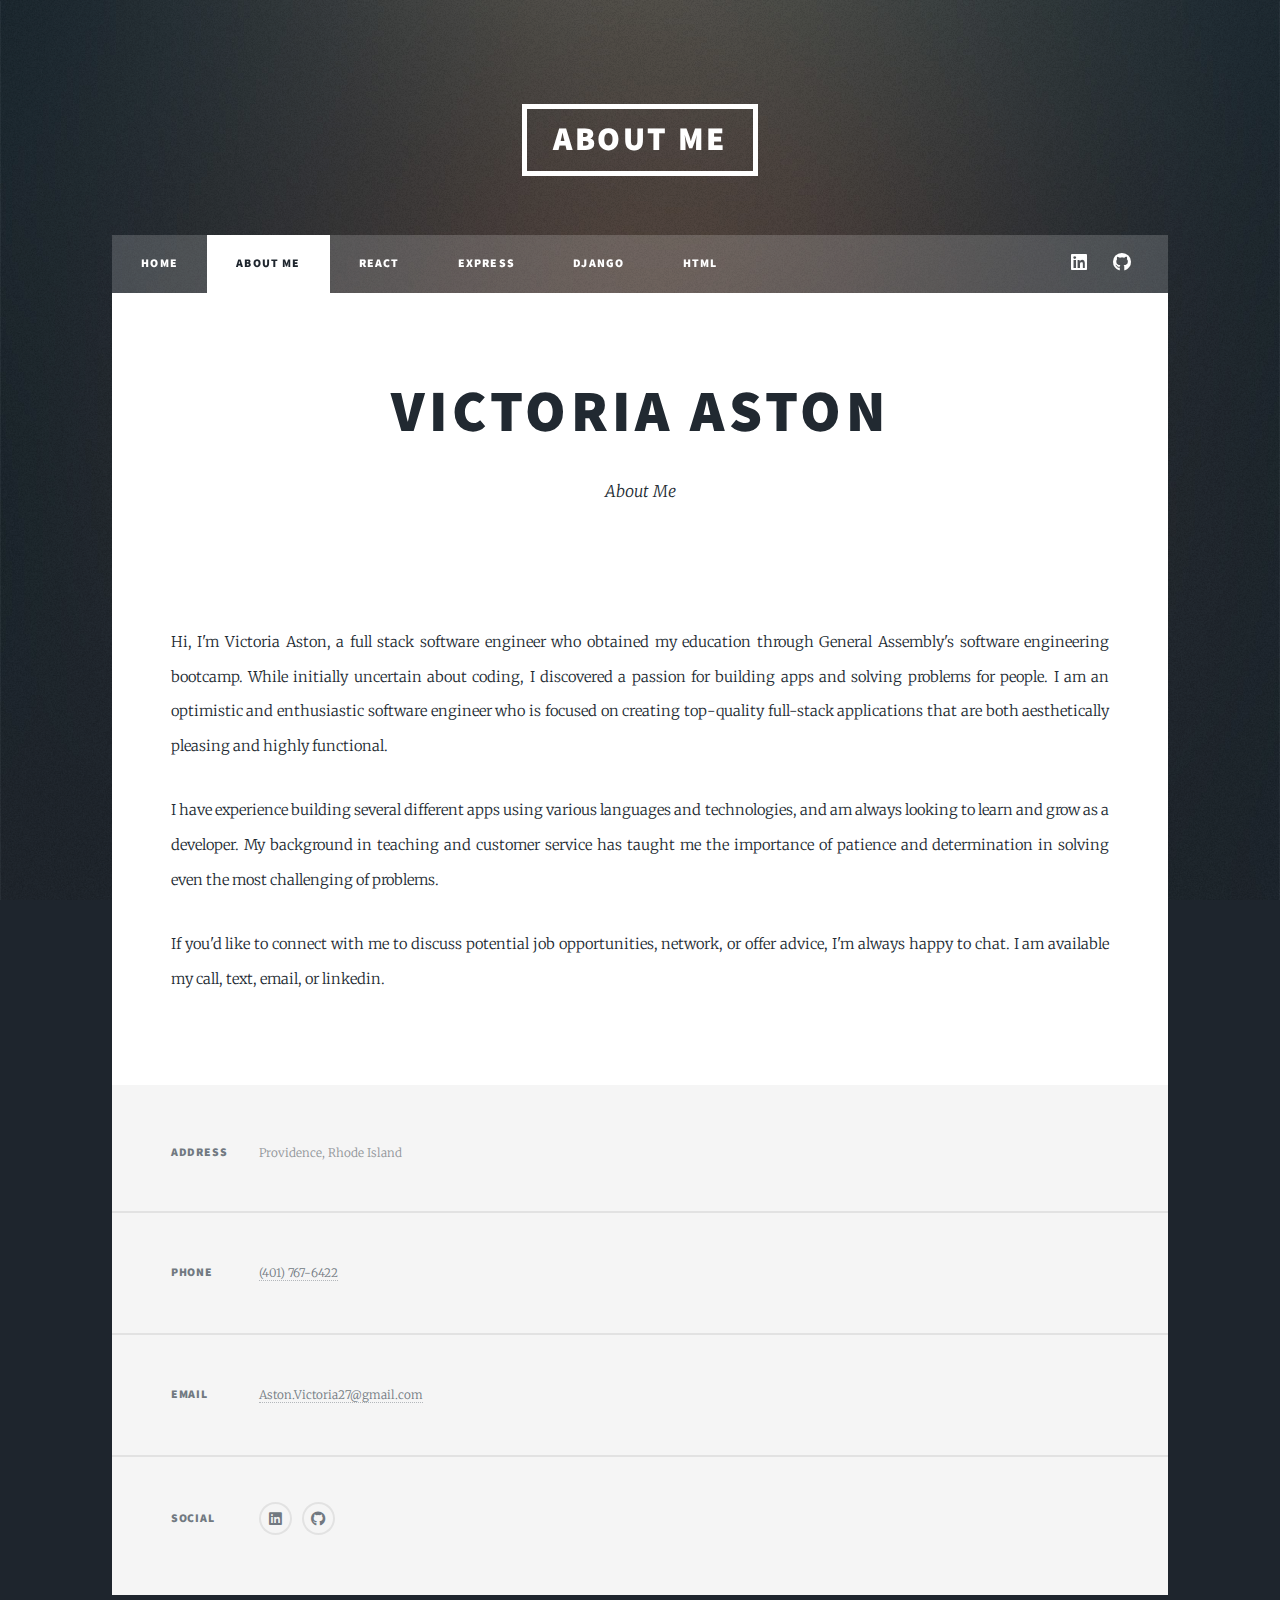
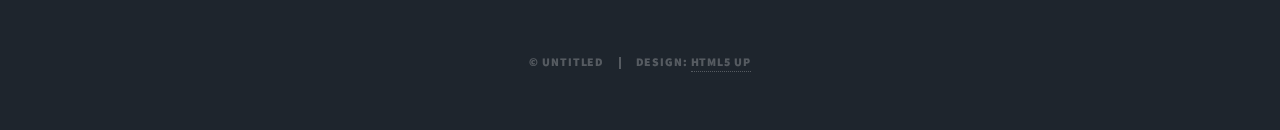
==== aboutme.html @ ca837652 "add aboutme.html" ====
<!DOCTYPE HTML>
<!--
	Massively by HTML5 UP
	html5up.net | @ajlkn
	Free for personal and commercial use under the CCA 3.0 license (html5up.net/license)
-->
<html>
	<head>
		<title>About Me</title>
		<meta charset="utf-8" />
		<meta name="viewport" content="width=device-width, initial-scale=1, user-scalable=no" />
		<link rel="stylesheet" href="assets/css/main.css" />
		<noscript><link rel="stylesheet" href="assets/css/noscript.css" /></noscript>
	</head>
	<body class="is-preload">

		<!-- Wrapper -->
			<div id="wrapper">

				<!-- Header -->
					<header id="header">
						<a href="#" class="logo">About Me</a>
					</header>

				<!-- Nav -->
					<nav id="nav">
						<ul class="links">
							<li><a href="index.html">Home</a></li>
							<li class="active"><a href="aboutme.html">About Me</a></li>
							<li><a href="generic.html">React</a></li>
							<li><a href="express.html">Express</a></li>
							<li><a href="django.html">Django</a></li>
							<li><a href="javascript.html">HTML</a></li>
						</ul>
						<ul class="icons">
							<li><a href="https://www.linkedin.com/in/victoriaaston1/" class="icon brands alt fa-linkedin"><span class="label">Linkedin</span></a></li>
							<li><a href="https://github.com/Victoriaaston" class="icon brands alt fa-github"><span class="label">GitHub</span></a></li>
						</ul>
					</nav>

				<!-- Main -->
					<div id="main">

						<!-- Post -->
							<section class="post">
								<header class="major">
									<h1>Victoria Aston</h1>
									<p>About Me</p>
								</header>
								<div class="image main" id="me"><img src="https://iili.io/HVEoru9.md.png" alt="" /></div>
								<p>Hi, I'm Victoria Aston, a full stack software engineer who obtained my education through General Assembly's software engineering bootcamp. While initially uncertain about coding, I discovered a passion for building apps and solving problems for people. I am an optimistic and enthusiastic software engineer who is focused on creating top-quality full-stack applications that are both aesthetically pleasing and highly functional.</p>
								<p>I have experience building several different apps using various languages and technologies, and am always looking to learn and grow as a developer. My background in teaching and customer service has taught me the importance of patience and determination in solving even the most challenging of problems.</p>
								<p>If you'd like to connect with me to discuss potential job opportunities, network, or offer advice, I'm always happy to chat. I am available my call, text, email, or linkedin.</p>
									
							</section>

					</div>

				<!-- Footer -->
					<footer id="footer">
						<section class="split contact">
							<section class="alt">
								<h3>Address</h3>
								<p>Providence, Rhode Island</p>
							</section>
							<section>
								<h3>Phone</h3>
								<p><a href="#">(401) 767-6422</a></p>
							</section>
							<section>
								<h3>Email</h3>
								<p><a href="#">Aston.Victoria27@gmail.com</a></p>
							</section>
							<section>
								<h3>Social</h3>
								<ul class="icons alt">
									<li><a href="https://www.linkedin.com/in/victoriaaston1/" class="icon brands alt fa-linkedin"><span class="label">Linkedin</span></a></li>
									<li><a href="https://github.com/Victoriaaston" class="icon brands alt fa-github"><span class="label">GitHub</span></a></li>
								</ul>
							</section>
						</section>
					</footer>

				<!-- Copyright -->
					<div id="copyright">
						<ul><li>&copy; Untitled</li><li>Design: <a href="https://html5up.net">HTML5 UP</a></li></ul>
					</div>

			</div>

		<!-- Scripts -->
			<script src="assets/js/jquery.min.js"></script>
			<script src="assets/js/jquery.scrollex.min.js"></script>
			<script src="assets/js/jquery.scrolly.min.js"></script>
			<script src="assets/js/browser.min.js"></script>
			<script src="assets/js/breakpoints.min.js"></script>
			<script src="assets/js/util.js"></script>
			<script src="assets/js/main.js"></script>

	</body>
</html>
---- assets/css/main.css ----
@import url(fontawesome-all.min.css);
@import url("https://fonts.googleapis.com/css?family=Merriweather:300,700,300italic,700italic|Source+Sans+Pro:900");

/*
	Massively by HTML5 UP
	html5up.net | @ajlkn
	Free for personal and commercial use under the CCA 3.0 license (html5up.net/license)
*/


html, body, div, span, applet, object,
iframe, h1, h2, h3, h4, h5, h6, p, blockquote,
pre, a, abbr, acronym, address, big, cite,
code, del, dfn, em, img, ins, kbd, q, s, samp,
small, strike, strong, sub, sup, tt, var, b,
u, i, center, dl, dt, dd, ol, ul, li, fieldset,
form, label, legend, table, caption, tbody,
tfoot, thead, tr, th, td, article, aside,
canvas, details, embed, figure, figcaption,
footer, header, hgroup, menu, nav, output, ruby,
section, summary, time, mark, audio, video {
	margin: 0;
	padding: 0;
	border: 0;
	font-size: 100%;
	font: inherit;
	vertical-align: baseline;}

article, aside, details, figcaption, figure,
footer, header, hgroup, menu, nav, section {
	display: block;}

body {
	line-height: 1;
}

ol, ul {
	list-style: none;
}

blockquote, q {
	quotes: none;
}

	blockquote:before, blockquote:after, q:before, q:after {
		content: '';
		content: none;
	}

table {
	border-collapse: collapse;
	border-spacing: 0;
}

body {
	-webkit-text-size-adjust: none;
}

mark {
	background-color: transparent;
	color: inherit;
}

input::-moz-focus-inner {
	border: 0;
	padding: 0;
}

input, select, textarea {
	-moz-appearance: none;
	-webkit-appearance: none;
	-ms-appearance: none;
	appearance: none;
}

#me {
	margin-left: auto;
	margin-right: auto;
	width: 45%;
}
/* Basic */

	@-ms-viewport {
		width: device-width;
	}

	body {
		-ms-overflow-style: scrollbar;
	}

	@media screen and (max-width: 480px) {

		html, body {
			min-width: 320px;
		}

	}

	html {
		box-sizing: border-box;
	}

	*, *:before, *:after {
		box-sizing: inherit;
	}

	body {
		background-color: #1e252d;
	}

		body.is-preload *, body.is-preload *:before, body.is-preload *:after {
			-moz-animation: none !important;
			-webkit-animation: none !important;
			-ms-animation: none !important;
			animation: none !important;
			-moz-transition: none !important;
			-webkit-transition: none !important;
			-ms-transition: none !important;
			transition: none !important;
		}

/* Type */

	html {
		font-size: 16pt;
	}

		@media screen and (max-width: 1680px) {

			html {
				font-size: 12pt;
			}

		}

		@media screen and (max-width: 1280px) {

			html {
				font-size: 11pt;
			}

		}

		@media screen and (max-width: 360px) {

			html {
				font-size: 10pt;
			}

		}

	body {
		color: #212931;
	}

	body, input, select, textarea {
		font-family: "Merriweather", Georgia, serif;
		font-weight: 300;
		font-size: 1rem;
		line-height: 2.375;
	}

	a {
		-moz-transition: color 0.2s ease-in-out, background-color 0.2s ease-in-out, border-color 0.2s ease-in-out, box-shadow 0.2s ease-in-out;
		-webkit-transition: color 0.2s ease-in-out, background-color 0.2s ease-in-out, border-color 0.2s ease-in-out, box-shadow 0.2s ease-in-out;
		-ms-transition: color 0.2s ease-in-out, background-color 0.2s ease-in-out, border-color 0.2s ease-in-out, box-shadow 0.2s ease-in-out;
		transition: color 0.2s ease-in-out, background-color 0.2s ease-in-out, border-color 0.2s ease-in-out, box-shadow 0.2s ease-in-out;
		border-bottom: dotted 1px;
		text-decoration: none;
	}

		a:hover {
			border-bottom-color: transparent;
		}

	strong, b {
		font-weight: 600;
	}

	em, i {
		font-style: italic;
	}

	p {
		text-align: justify;
		margin: 0 0 2rem 0;
	}

	h1, h2, h3, h4, h5, h6 {
		font-family: "Source Sans Pro", Helvetica, sans-serif;
		font-weight: 900;
		line-height: 1.5;
		letter-spacing: 0.075em;
		text-transform: uppercase;
		margin: 0 0 1rem 0;
	}

		h1 a, h2 a, h3 a, h4 a, h5 a, h6 a {
			border-bottom: 0;
			color: inherit;
			text-decoration: none;
		}

	h1 {
		font-size: 4rem;
		line-height: 1.1;
		margin: 0 0 2rem 0;
	}

	h2 {
		font-size: 1.75rem;
		line-height: 1.3;
		margin: 0 0 1.5rem 0;
	}

	h3 {
		font-size: 1.25rem;
		margin: 0 0 1.5rem 0;
	}

	h4 {
		font-size: 1rem;
	}

	h5 {
		font-size: 0.9rem;
	}

	h6 {
		font-size: 0.8rem;
	}

	sub {
		font-size: 0.8rem;
		position: relative;
		top: 0.5rem;
	}

	sup {
		font-size: 0.8rem;
		position: relative;
		top: -0.5rem;
	}

	blockquote {
		border-left: solid 4px;
		font-style: italic;
		margin: 0 0 2rem 0;
		padding: 0.5rem 0 0.5rem 2rem;
	}

	code {
		border: solid 2px;
		font-family: "Courier New", monospace;
		font-size: 0.9rem;
		margin: 0 0.25rem;
		padding: 0.25rem 0.65rem;
	}

	pre {
		-webkit-overflow-scrolling: touch;
		font-family: "Courier New", monospace;
		font-size: 0.9rem;
		margin: 0 0 2rem 0;
	}

		pre code {
			display: block;
			line-height: 1.75;
			padding: 1rem 1.5rem;
			overflow-x: auto;
		}

	hr {
		border: 0;
		border-bottom: solid 2px;
		margin: 3rem 0;
	}

		hr.major {
			margin: 5rem 0;
		}

	.align-left {
		text-align: left;
	}

	.align-center {
		text-align: center;
	}

	.align-right {
		text-align: right;
	}

	input, select, textarea {
		color: #212931;
	}

	a {
		color: #212931;
		border-bottom-color: rgba(33, 41, 49, 0.5);
	}

		a:hover {
			border-bottom-color: transparent;
			color: #18bfef !important;
		}

	strong, b {
		color: #212931;
	}

	h1, h2, h3, h4, h5, h6 {
		color: #212931;
	}

	blockquote {
		border-left-color: #eeeeee;
	}

	code {
		background: rgba(220, 220, 220, 0.25);
		border-color: #eeeeee;
	}

	hr {
		border-bottom-color: #eeeeee;
	}

/* Row */

	.row {
		display: flex;
		flex-wrap: wrap;
		box-sizing: border-box;
		align-items: stretch;
	}

		.row > * {
			box-sizing: border-box;
		}

		.row.gtr-uniform > * > :last-child {
			margin-bottom: 0;
		}

		.row.aln-left {
			justify-content: flex-start;
		}

		.row.aln-center {
			justify-content: center;
		}

		.row.aln-right {
			justify-content: flex-end;
		}

		.row.aln-top {
			align-items: flex-start;
		}

		.row.aln-middle {
			align-items: center;
		}

		.row.aln-bottom {
			align-items: flex-end;
		}

		.row > .imp {
			order: -1;
		}

		.row > .col-1 {
			width: 8.33333%;
		}

		.row > .off-1 {
			margin-left: 8.33333%;
		}

		.row > .col-2 {
			width: 16.66667%;
		}

		.row > .off-2 {
			margin-left: 16.66667%;
		}

		.row > .col-3 {
			width: 25%;
		}

		.row > .off-3 {
			margin-left: 25%;
		}

		.row > .col-4 {
			width: 33.33333%;
		}

		.row > .off-4 {
			margin-left: 33.33333%;
		}

		.row > .col-5 {
			width: 41.66667%;
		}

		.row > .off-5 {
			margin-left: 41.66667%;
		}

		.row > .col-6 {
			width: 50%;
		}

		.row > .off-6 {
			margin-left: 50%;
		}

		.row > .col-7 {
			width: 58.33333%;
		}

		.row > .off-7 {
			margin-left: 58.33333%;
		}

		.row > .col-8 {
			width: 66.66667%;
		}

		.row > .off-8 {
			margin-left: 66.66667%;
		}

		.row > .col-9 {
			width: 75%;
		}

		.row > .off-9 {
			margin-left: 75%;
		}

		.row > .col-10 {
			width: 83.33333%;
		}

		.row > .off-10 {
			margin-left: 83.33333%;
		}

		.row > .col-11 {
			width: 91.66667%;
		}

		.row > .off-11 {
			margin-left: 91.66667%;
		}

		.row > .col-12 {
			width: 100%;
		}

		.row > .off-12 {
			margin-left: 100%;
		}

		.row.gtr-0 {
			margin-top: 0;
			margin-left: 0rem;
		}

			.row.gtr-0 > * {
				padding: 0 0 0 0rem;
			}

			.row.gtr-0.gtr-uniform {
				margin-top: 0rem;
			}

				.row.gtr-0.gtr-uniform > * {
					padding-top: 0rem;
				}

		.row.gtr-25 {
			margin-top: 0;
			margin-left: -0.375rem;
		}

			.row.gtr-25 > * {
				padding: 0 0 0 0.375rem;
			}

			.row.gtr-25.gtr-uniform {
				margin-top: -0.375rem;
			}

				.row.gtr-25.gtr-uniform > * {
					padding-top: 0.375rem;
				}

		.row.gtr-50 {
			margin-top: 0;
			margin-left: -0.75rem;
		}

			.row.gtr-50 > * {
				padding: 0 0 0 0.75rem;
			}

			.row.gtr-50.gtr-uniform {
				margin-top: -0.75rem;
			}

				.row.gtr-50.gtr-uniform > * {
					padding-top: 0.75rem;
				}

		.row {
			margin-top: 0;
			margin-left: -1.5rem;
		}

			.row > * {
				padding: 0 0 0 1.5rem;
			}

			.row.gtr-uniform {
				margin-top: -1.5rem;
			}

				.row.gtr-uniform > * {
					padding-top: 1.5rem;
				}

		.row.gtr-150 {
			margin-top: 0;
			margin-left: -2.25rem;
		}

			.row.gtr-150 > * {
				padding: 0 0 0 2.25rem;
			}

			.row.gtr-150.gtr-uniform {
				margin-top: -2.25rem;
			}

				.row.gtr-150.gtr-uniform > * {
					padding-top: 2.25rem;
				}

		.row.gtr-200 {
			margin-top: 0;
			margin-left: -3rem;
		}

			.row.gtr-200 > * {
				padding: 0 0 0 3rem;
			}

			.row.gtr-200.gtr-uniform {
				margin-top: -3rem;
			}

				.row.gtr-200.gtr-uniform > * {
					padding-top: 3rem;
				}

		@media screen and (max-width: 1680px) {

			.row {
				display: flex;
				flex-wrap: wrap;
				box-sizing: border-box;
				align-items: stretch;
			}

				.row > * {
					box-sizing: border-box;
				}

				.row.gtr-uniform > * > :last-child {
					margin-bottom: 0;
				}

				.row.aln-left {
					justify-content: flex-start;
				}

				.row.aln-center {
					justify-content: center;
				}

				.row.aln-right {
					justify-content: flex-end;
				}

				.row.aln-top {
					align-items: flex-start;
				}

				.row.aln-middle {
					align-items: center;
				}

				.row.aln-bottom {
					align-items: flex-end;
				}

				.row > .imp-xlarge {
					order: -1;
				}

				.row > .col-1-xlarge {
					width: 8.33333%;
				}

				.row > .off-1-xlarge {
					margin-left: 8.33333%;
				}

				.row > .col-2-xlarge {
					width: 16.66667%;
				}

				.row > .off-2-xlarge {
					margin-left: 16.66667%;
				}

				.row > .col-3-xlarge {
					width: 25%;
				}

				.row > .off-3-xlarge {
					margin-left: 25%;
				}

				.row > .col-4-xlarge {
					width: 33.33333%;
				}

				.row > .off-4-xlarge {
					margin-left: 33.33333%;
				}

				.row > .col-5-xlarge {
					width: 41.66667%;
				}

				.row > .off-5-xlarge {
					margin-left: 41.66667%;
				}

				.row > .col-6-xlarge {
					width: 50%;
				}

				.row > .off-6-xlarge {
					margin-left: 50%;
				}

				.row > .col-7-xlarge {
					width: 58.33333%;
				}

				.row > .off-7-xlarge {
					margin-left: 58.33333%;
				}

				.row > .col-8-xlarge {
					width: 66.66667%;
				}

				.row > .off-8-xlarge {
					margin-left: 66.66667%;
				}

				.row > .col-9-xlarge {
					width: 75%;
				}

				.row > .off-9-xlarge {
					margin-left: 75%;
				}

				.row > .col-10-xlarge {
					width: 83.33333%;
				}

				.row > .off-10-xlarge {
					margin-left: 83.33333%;
				}

				.row > .col-11-xlarge {
					width: 91.66667%;
				}

				.row > .off-11-xlarge {
					margin-left: 91.66667%;
				}

				.row > .col-12-xlarge {
					width: 100%;
				}

				.row > .off-12-xlarge {
					margin-left: 100%;
				}

				.row.gtr-0 {
					margin-top: 0;
					margin-left: 0rem;
				}

					.row.gtr-0 > * {
						padding: 0 0 0 0rem;
					}

					.row.gtr-0.gtr-uniform {
						margin-top: 0rem;
					}

						.row.gtr-0.gtr-uniform > * {
							padding-top: 0rem;
						}

				.row.gtr-25 {
					margin-top: 0;
					margin-left: -0.375rem;
				}

					.row.gtr-25 > * {
						padding: 0 0 0 0.375rem;
					}

					.row.gtr-25.gtr-uniform {
						margin-top: -0.375rem;
					}

						.row.gtr-25.gtr-uniform > * {
							padding-top: 0.375rem;
						}

				.row.gtr-50 {
					margin-top: 0;
					margin-left: -0.75rem;
				}

					.row.gtr-50 > * {
						padding: 0 0 0 0.75rem;
					}

					.row.gtr-50.gtr-uniform {
						margin-top: -0.75rem;
					}

						.row.gtr-50.gtr-uniform > * {
							padding-top: 0.75rem;
						}

				.row {
					margin-top: 0;
					margin-left: -1.5rem;
				}

					.row > * {
						padding: 0 0 0 1.5rem;
					}

					.row.gtr-uniform {
						margin-top: -1.5rem;
					}

						.row.gtr-uniform > * {
							padding-top: 1.5rem;
						}

				.row.gtr-150 {
					margin-top: 0;
					margin-left: -2.25rem;
				}

					.row.gtr-150 > * {
						padding: 0 0 0 2.25rem;
					}

					.row.gtr-150.gtr-uniform {
						margin-top: -2.25rem;
					}

						.row.gtr-150.gtr-uniform > * {
							padding-top: 2.25rem;
						}

				.row.gtr-200 {
					margin-top: 0;
					margin-left: -3rem;
				}

					.row.gtr-200 > * {
						padding: 0 0 0 3rem;
					}

					.row.gtr-200.gtr-uniform {
						margin-top: -3rem;
					}

						.row.gtr-200.gtr-uniform > * {
							padding-top: 3rem;
						}

		}

		@media screen and (max-width: 1280px) {

			.row {
				display: flex;
				flex-wrap: wrap;
				box-sizing: border-box;
				align-items: stretch;
			}

				.row > * {
					box-sizing: border-box;
				}

				.row.gtr-uniform > * > :last-child {
					margin-bottom: 0;
				}

				.row.aln-left {
					justify-content: flex-start;
				}

				.row.aln-center {
					justify-content: center;
				}

				.row.aln-right {
					justify-content: flex-end;
				}

				.row.aln-top {
					align-items: flex-start;
				}

				.row.aln-middle {
					align-items: center;
				}

				.row.aln-bottom {
					align-items: flex-end;
				}

				.row > .imp-large {
					order: -1;
				}

				.row > .col-1-large {
					width: 8.33333%;
				}

				.row > .off-1-large {
					margin-left: 8.33333%;
				}

				.row > .col-2-large {
					width: 16.66667%;
				}

				.row > .off-2-large {
					margin-left: 16.66667%;
				}

				.row > .col-3-large {
					width: 25%;
				}

				.row > .off-3-large {
					margin-left: 25%;
				}

				.row > .col-4-large {
					width: 33.33333%;
				}

				.row > .off-4-large {
					margin-left: 33.33333%;
				}

				.row > .col-5-large {
					width: 41.66667%;
				}

				.row > .off-5-large {
					margin-left: 41.66667%;
				}

				.row > .col-6-large {
					width: 50%;
				}

				.row > .off-6-large {
					margin-left: 50%;
				}

				.row > .col-7-large {
					width: 58.33333%;
				}

				.row > .off-7-large {
					margin-left: 58.33333%;
				}

				.row > .col-8-large {
					width: 66.66667%;
				}

				.row > .off-8-large {
					margin-left: 66.66667%;
				}

				.row > .col-9-large {
					width: 75%;
				}

				.row > .off-9-large {
					margin-left: 75%;
				}

				.row > .col-10-large {
					width: 83.33333%;
				}

				.row > .off-10-large {
					margin-left: 83.33333%;
				}

				.row > .col-11-large {
					width: 91.66667%;
				}

				.row > .off-11-large {
					margin-left: 91.66667%;
				}

				.row > .col-12-large {
					width: 100%;
				}

				.row > .off-12-large {
					margin-left: 100%;
				}

				.row.gtr-0 {
					margin-top: 0;
					margin-left: 0rem;
				}

					.row.gtr-0 > * {
						padding: 0 0 0 0rem;
					}

					.row.gtr-0.gtr-uniform {
						margin-top: 0rem;
					}

						.row.gtr-0.gtr-uniform > * {
							padding-top: 0rem;
						}

				.row.gtr-25 {
					margin-top: 0;
					margin-left: -0.375rem;
				}

					.row.gtr-25 > * {
						padding: 0 0 0 0.375rem;
					}

					.row.gtr-25.gtr-uniform {
						margin-top: -0.375rem;
					}

						.row.gtr-25.gtr-uniform > * {
							padding-top: 0.375rem;
						}

				.row.gtr-50 {
					margin-top: 0;
					margin-left: -0.75rem;
				}

					.row.gtr-50 > * {
						padding: 0 0 0 0.75rem;
					}

					.row.gtr-50.gtr-uniform {
						margin-top: -0.75rem;
					}

						.row.gtr-50.gtr-uniform > * {
							padding-top: 0.75rem;
						}

				.row {
					margin-top: 0;
					margin-left: -1.5rem;
				}

					.row > * {
						padding: 0 0 0 1.5rem;
					}

					.row.gtr-uniform {
						margin-top: -1.5rem;
					}

						.row.gtr-uniform > * {
							padding-top: 1.5rem;
						}

				.row.gtr-150 {
					margin-top: 0;
					margin-left: -2.25rem;
				}

					.row.gtr-150 > * {
						padding: 0 0 0 2.25rem;
					}

					.row.gtr-150.gtr-uniform {
						margin-top: -2.25rem;
					}

						.row.gtr-150.gtr-uniform > * {
							padding-top: 2.25rem;
						}

				.row.gtr-200 {
					margin-top: 0;
					margin-left: -3rem;
				}

					.row.gtr-200 > * {
						padding: 0 0 0 3rem;
					}

					.row.gtr-200.gtr-uniform {
						margin-top: -3rem;
					}

						.row.gtr-200.gtr-uniform > * {
							padding-top: 3rem;
						}

		}

		@media screen and (max-width: 980px) {

			.row {
				display: flex;
				flex-wrap: wrap;
				box-sizing: border-box;
				align-items: stretch;
			}

				.row > * {
					box-sizing: border-box;
				}

				.row.gtr-uniform > * > :last-child {
					margin-bottom: 0;
				}

				.row.aln-left {
					justify-content: flex-start;
				}

				.row.aln-center {
					justify-content: center;
				}

				.row.aln-right {
					justify-content: flex-end;
				}

				.row.aln-top {
					align-items: flex-start;
				}

				.row.aln-middle {
					align-items: center;
				}

				.row.aln-bottom {
					align-items: flex-end;
				}

				.row > .imp-medium {
					order: -1;
				}

				.row > .col-1-medium {
					width: 8.33333%;
				}

				.row > .off-1-medium {
					margin-left: 8.33333%;
				}

				.row > .col-2-medium {
					width: 16.66667%;
				}

				.row > .off-2-medium {
					margin-left: 16.66667%;
				}

				.row > .col-3-medium {
					width: 25%;
				}

				.row > .off-3-medium {
					margin-left: 25%;
				}

				.row > .col-4-medium {
					width: 33.33333%;
				}

				.row > .off-4-medium {
					margin-left: 33.33333%;
				}

				.row > .col-5-medium {
					width: 41.66667%;
				}

				.row > .off-5-medium {
					margin-left: 41.66667%;
				}

				.row > .col-6-medium {
					width: 50%;
				}

				.row > .off-6-medium {
					margin-left: 50%;
				}

				.row > .col-7-medium {
					width: 58.33333%;
				}

				.row > .off-7-medium {
					margin-left: 58.33333%;
				}

				.row > .col-8-medium {
					width: 66.66667%;
				}

				.row > .off-8-medium {
					margin-left: 66.66667%;
				}

				.row > .col-9-medium {
					width: 75%;
				}

				.row > .off-9-medium {
					margin-left: 75%;
				}

				.row > .col-10-medium {
					width: 83.33333%;
				}

				.row > .off-10-medium {
					margin-left: 83.33333%;
				}

				.row > .col-11-medium {
					width: 91.66667%;
				}

				.row > .off-11-medium {
					margin-left: 91.66667%;
				}

				.row > .col-12-medium {
					width: 100%;
				}

				.row > .off-12-medium {
					margin-left: 100%;
				}

				.row.gtr-0 {
					margin-top: 0;
					margin-left: 0rem;
				}

					.row.gtr-0 > * {
						padding: 0 0 0 0rem;
					}

					.row.gtr-0.gtr-uniform {
						margin-top: 0rem;
					}

						.row.gtr-0.gtr-uniform > * {
							padding-top: 0rem;
						}

				.row.gtr-25 {
					margin-top: 0;
					margin-left: -0.375rem;
				}

					.row.gtr-25 > * {
						padding: 0 0 0 0.375rem;
					}

					.row.gtr-25.gtr-uniform {
						margin-top: -0.375rem;
					}

						.row.gtr-25.gtr-uniform > * {
							padding-top: 0.375rem;
						}

				.row.gtr-50 {
					margin-top: 0;
					margin-left: -0.75rem;
				}

					.row.gtr-50 > * {
						padding: 0 0 0 0.75rem;
					}

					.row.gtr-50.gtr-uniform {
						margin-top: -0.75rem;
					}

						.row.gtr-50.gtr-uniform > * {
							padding-top: 0.75rem;
						}

				.row {
					margin-top: 0;
					margin-left: -1.5rem;
				}

					.row > * {
						padding: 0 0 0 1.5rem;
					}

					.row.gtr-uniform {
						margin-top: -1.5rem;
					}

						.row.gtr-uniform > * {
							padding-top: 1.5rem;
						}

				.row.gtr-150 {
					margin-top: 0;
					margin-left: -2.25rem;
				}

					.row.gtr-150 > * {
						padding: 0 0 0 2.25rem;
					}

					.row.gtr-150.gtr-uniform {
						margin-top: -2.25rem;
					}

						.row.gtr-150.gtr-uniform > * {
							padding-top: 2.25rem;
						}

				.row.gtr-200 {
					margin-top: 0;
					margin-left: -3rem;
				}

					.row.gtr-200 > * {
						padding: 0 0 0 3rem;
					}

					.row.gtr-200.gtr-uniform {
						margin-top: -3rem;
					}

						.row.gtr-200.gtr-uniform > * {
							padding-top: 3rem;
						}

		}

		@media screen and (max-width: 736px) {

			.row {
				display: flex;
				flex-wrap: wrap;
				box-sizing: border-box;
				align-items: stretch;
			}

				.row > * {
					box-sizing: border-box;
				}

				.row.gtr-uniform > * > :last-child {
					margin-bottom: 0;
				}

				.row.aln-left {
					justify-content: flex-start;
				}

				.row.aln-center {
					justify-content: center;
				}

				.row.aln-right {
					justify-content: flex-end;
				}

				.row.aln-top {
					align-items: flex-start;
				}

				.row.aln-middle {
					align-items: center;
				}

				.row.aln-bottom {
					align-items: flex-end;
				}

				.row > .imp-small {
					order: -1;
				}

				.row > .col-1-small {
					width: 8.33333%;
				}

				.row > .off-1-small {
					margin-left: 8.33333%;
				}

				.row > .col-2-small {
					width: 16.66667%;
				}

				.row > .off-2-small {
					margin-left: 16.66667%;
				}

				.row > .col-3-small {
					width: 25%;
				}

				.row > .off-3-small {
					margin-left: 25%;
				}

				.row > .col-4-small {
					width: 33.33333%;
				}

				.row > .off-4-small {
					margin-left: 33.33333%;
				}

				.row > .col-5-small {
					width: 41.66667%;
				}

				.row > .off-5-small {
					margin-left: 41.66667%;
				}

				.row > .col-6-small {
					width: 50%;
				}

				.row > .off-6-small {
					margin-left: 50%;
				}

				.row > .col-7-small {
					width: 58.33333%;
				}

				.row > .off-7-small {
					margin-left: 58.33333%;
				}

				.row > .col-8-small {
					width: 66.66667%;
				}

				.row > .off-8-small {
					margin-left: 66.66667%;
				}

				.row > .col-9-small {
					width: 75%;
				}

				.row > .off-9-small {
					margin-left: 75%;
				}

				.row > .col-10-small {
					width: 83.33333%;
				}

				.row > .off-10-small {
					margin-left: 83.33333%;
				}

				.row > .col-11-small {
					width: 91.66667%;
				}

				.row > .off-11-small {
					margin-left: 91.66667%;
				}

				.row > .col-12-small {
					width: 100%;
				}

				.row > .off-12-small {
					margin-left: 100%;
				}

				.row.gtr-0 {
					margin-top: 0;
					margin-left: 0rem;
				}

					.row.gtr-0 > * {
						padding: 0 0 0 0rem;
					}

					.row.gtr-0.gtr-uniform {
						margin-top: 0rem;
					}

						.row.gtr-0.gtr-uniform > * {
							padding-top: 0rem;
						}

				.row.gtr-25 {
					margin-top: 0;
					margin-left: -0.375rem;
				}

					.row.gtr-25 > * {
						padding: 0 0 0 0.375rem;
					}

					.row.gtr-25.gtr-uniform {
						margin-top: -0.375rem;
					}

						.row.gtr-25.gtr-uniform > * {
							padding-top: 0.375rem;
						}

				.row.gtr-50 {
					margin-top: 0;
					margin-left: -0.75rem;
				}

					.row.gtr-50 > * {
						padding: 0 0 0 0.75rem;
					}

					.row.gtr-50.gtr-uniform {
						margin-top: -0.75rem;
					}

						.row.gtr-50.gtr-uniform > * {
							padding-top: 0.75rem;
						}

				.row {
					margin-top: 0;
					margin-left: -1.5rem;
				}

					.row > * {
						padding: 0 0 0 1.5rem;
					}

					.row.gtr-uniform {
						margin-top: -1.5rem;
					}

						.row.gtr-uniform > * {
							padding-top: 1.5rem;
						}

				.row.gtr-150 {
					margin-top: 0;
					margin-left: -2.25rem;
				}

					.row.gtr-150 > * {
						padding: 0 0 0 2.25rem;
					}

					.row.gtr-150.gtr-uniform {
						margin-top: -2.25rem;
					}

						.row.gtr-150.gtr-uniform > * {
							padding-top: 2.25rem;
						}

				.row.gtr-200 {
					margin-top: 0;
					margin-left: -3rem;
				}

					.row.gtr-200 > * {
						padding: 0 0 0 3rem;
					}

					.row.gtr-200.gtr-uniform {
						margin-top: -3rem;
					}

						.row.gtr-200.gtr-uniform > * {
							padding-top: 3rem;
						}

		}

		@media screen and (max-width: 480px) {

			.row {
				display: flex;
				flex-wrap: wrap;
				box-sizing: border-box;
				align-items: stretch;
			}

				.row > * {
					box-sizing: border-box;
				}

				.row.gtr-uniform > * > :last-child {
					margin-bottom: 0;
				}

				.row.aln-left {
					justify-content: flex-start;
				}

				.row.aln-center {
					justify-content: center;
				}

				.row.aln-right {
					justify-content: flex-end;
				}

				.row.aln-top {
					align-items: flex-start;
				}

				.row.aln-middle {
					align-items: center;
				}

				.row.aln-bottom {
					align-items: flex-end;
				}

				.row > .imp-xsmall {
					order: -1;
				}

				.row > .col-1-xsmall {
					width: 8.33333%;
				}

				.row > .off-1-xsmall {
					margin-left: 8.33333%;
				}

				.row > .col-2-xsmall {
					width: 16.66667%;
				}

				.row > .off-2-xsmall {
					margin-left: 16.66667%;
				}

				.row > .col-3-xsmall {
					width: 25%;
				}

				.row > .off-3-xsmall {
					margin-left: 25%;
				}

				.row > .col-4-xsmall {
					width: 33.33333%;
				}

				.row > .off-4-xsmall {
					margin-left: 33.33333%;
				}

				.row > .col-5-xsmall {
					width: 41.66667%;
				}

				.row > .off-5-xsmall {
					margin-left: 41.66667%;
				}

				.row > .col-6-xsmall {
					width: 50%;
				}

				.row > .off-6-xsmall {
					margin-left: 50%;
				}

				.row > .col-7-xsmall {
					width: 58.33333%;
				}

				.row > .off-7-xsmall {
					margin-left: 58.33333%;
				}

				.row > .col-8-xsmall {
					width: 66.66667%;
				}

				.row > .off-8-xsmall {
					margin-left: 66.66667%;
				}

				.row > .col-9-xsmall {
					width: 75%;
				}

				.row > .off-9-xsmall {
					margin-left: 75%;
				}

				.row > .col-10-xsmall {
					width: 83.33333%;
				}

				.row > .off-10-xsmall {
					margin-left: 83.33333%;
				}

				.row > .col-11-xsmall {
					width: 91.66667%;
				}

				.row > .off-11-xsmall {
					margin-left: 91.66667%;
				}

				.row > .col-12-xsmall {
					width: 100%;
				}

				.row > .off-12-xsmall {
					margin-left: 100%;
				}

				.row.gtr-0 {
					margin-top: 0;
					margin-left: 0rem;
				}

					.row.gtr-0 > * {
						padding: 0 0 0 0rem;
					}

					.row.gtr-0.gtr-uniform {
						margin-top: 0rem;
					}

						.row.gtr-0.gtr-uniform > * {
							padding-top: 0rem;
						}

				.row.gtr-25 {
					margin-top: 0;
					margin-left: -0.375rem;
				}

					.row.gtr-25 > * {
						padding: 0 0 0 0.375rem;
					}

					.row.gtr-25.gtr-uniform {
						margin-top: -0.375rem;
					}

						.row.gtr-25.gtr-uniform > * {
							padding-top: 0.375rem;
						}

				.row.gtr-50 {
					margin-top: 0;
					margin-left: -0.75rem;
				}

					.row.gtr-50 > * {
						padding: 0 0 0 0.75rem;
					}

					.row.gtr-50.gtr-uniform {
						margin-top: -0.75rem;
					}

						.row.gtr-50.gtr-uniform > * {
							padding-top: 0.75rem;
						}

				.row {
					margin-top: 0;
					margin-left: -1.5rem;
				}

					.row > * {
						padding: 0 0 0 1.5rem;
					}

					.row.gtr-uniform {
						margin-top: -1.5rem;
					}

						.row.gtr-uniform > * {
							padding-top: 1.5rem;
						}

				.row.gtr-150 {
					margin-top: 0;
					margin-left: -2.25rem;
				}

					.row.gtr-150 > * {
						padding: 0 0 0 2.25rem;
					}

					.row.gtr-150.gtr-uniform {
						margin-top: -2.25rem;
					}

						.row.gtr-150.gtr-uniform > * {
							padding-top: 2.25rem;
						}

				.row.gtr-200 {
					margin-top: 0;
					margin-left: -3rem;
				}

					.row.gtr-200 > * {
						padding: 0 0 0 3rem;
					}

					.row.gtr-200.gtr-uniform {
						margin-top: -3rem;
					}

						.row.gtr-200.gtr-uniform > * {
							padding-top: 3rem;
						}

		}

		@media screen and (max-width: 360px) {

			.row {
				display: flex;
				flex-wrap: wrap;
				box-sizing: border-box;
				align-items: stretch;
			}

				.row > * {
					box-sizing: border-box;
				}

				.row.gtr-uniform > * > :last-child {
					margin-bottom: 0;
				}

				.row.aln-left {
					justify-content: flex-start;
				}

				.row.aln-center {
					justify-content: center;
				}

				.row.aln-right {
					justify-content: flex-end;
				}

				.row.aln-top {
					align-items: flex-start;
				}

				.row.aln-middle {
					align-items: center;
				}

				.row.aln-bottom {
					align-items: flex-end;
				}

				.row > .imp-xxsmall {
					order: -1;
				}

				.row > .col-1-xxsmall {
					width: 8.33333%;
				}

				.row > .off-1-xxsmall {
					margin-left: 8.33333%;
				}

				.row > .col-2-xxsmall {
					width: 16.66667%;
				}

				.row > .off-2-xxsmall {
					margin-left: 16.66667%;
				}

				.row > .col-3-xxsmall {
					width: 25%;
				}

				.row > .off-3-xxsmall {
					margin-left: 25%;
				}

				.row > .col-4-xxsmall {
					width: 33.33333%;
				}

				.row > .off-4-xxsmall {
					margin-left: 33.33333%;
				}

				.row > .col-5-xxsmall {
					width: 41.66667%;
				}

				.row > .off-5-xxsmall {
					margin-left: 41.66667%;
				}

				.row > .col-6-xxsmall {
					width: 50%;
				}

				.row > .off-6-xxsmall {
					margin-left: 50%;
				}

				.row > .col-7-xxsmall {
					width: 58.33333%;
				}

				.row > .off-7-xxsmall {
					margin-left: 58.33333%;
				}

				.row > .col-8-xxsmall {
					width: 66.66667%;
				}

				.row > .off-8-xxsmall {
					margin-left: 66.66667%;
				}

				.row > .col-9-xxsmall {
					width: 75%;
				}

				.row > .off-9-xxsmall {
					margin-left: 75%;
				}

				.row > .col-10-xxsmall {
					width: 83.33333%;
				}

				.row > .off-10-xxsmall {
					margin-left: 83.33333%;
				}

				.row > .col-11-xxsmall {
					width: 91.66667%;
				}

				.row > .off-11-xxsmall {
					margin-left: 91.66667%;
				}

				.row > .col-12-xxsmall {
					width: 100%;
				}

				.row > .off-12-xxsmall {
					margin-left: 100%;
				}

				.row.gtr-0 {
					margin-top: 0;
					margin-left: 0rem;
				}

					.row.gtr-0 > * {
						padding: 0 0 0 0rem;
					}

					.row.gtr-0.gtr-uniform {
						margin-top: 0rem;
					}

						.row.gtr-0.gtr-uniform > * {
							padding-top: 0rem;
						}

				.row.gtr-25 {
					margin-top: 0;
					margin-left: -0.375rem;
				}

					.row.gtr-25 > * {
						padding: 0 0 0 0.375rem;
					}

					.row.gtr-25.gtr-uniform {
						margin-top: -0.375rem;
					}

						.row.gtr-25.gtr-uniform > * {
							padding-top: 0.375rem;
						}

				.row.gtr-50 {
					margin-top: 0;
					margin-left: -0.75rem;
				}

					.row.gtr-50 > * {
						padding: 0 0 0 0.75rem;
					}

					.row.gtr-50.gtr-uniform {
						margin-top: -0.75rem;
					}

						.row.gtr-50.gtr-uniform > * {
							padding-top: 0.75rem;
						}

				.row {
					margin-top: 0;
					margin-left: -1.5rem;
				}

					.row > * {
						padding: 0 0 0 1.5rem;
					}

					.row.gtr-uniform {
						margin-top: -1.5rem;
					}

						.row.gtr-uniform > * {
							padding-top: 1.5rem;
						}

				.row.gtr-150 {
					margin-top: 0;
					margin-left: -2.25rem;
				}

					.row.gtr-150 > * {
						padding: 0 0 0 2.25rem;
					}

					.row.gtr-150.gtr-uniform {
						margin-top: -2.25rem;
					}

						.row.gtr-150.gtr-uniform > * {
							padding-top: 2.25rem;
						}

				.row.gtr-200 {
					margin-top: 0;
					margin-left: -3rem;
				}

					.row.gtr-200 > * {
						padding: 0 0 0 3rem;
					}

					.row.gtr-200.gtr-uniform {
						margin-top: -3rem;
					}

						.row.gtr-200.gtr-uniform > * {
							padding-top: 3rem;
						}

		}

/* Box */

	.box {
		border: solid 2px;
		margin-bottom: 2rem;
		padding: 1.5rem;
	}

		.box > :last-child,
		.box > :last-child > :last-child,
		.box > :last-child > :last-child > :last-child {
			margin-bottom: 0;
		}

		.box.alt {
			border: 0;
			border-radius: 0;
			padding: 0;
		}

	.box {
		border-color: #eeeeee;
	}

/* Button */

	input[type="submit"],
	input[type="reset"],
	input[type="button"],
	button,
	.button {
		-moz-appearance: none;
		-webkit-appearance: none;
		-ms-appearance: none;
		appearance: none;
		-moz-transition: background-color 0.2s ease-in-out, box-shadow 0.2s ease-in-out, color 0.2s ease-in-out;
		-webkit-transition: background-color 0.2s ease-in-out, box-shadow 0.2s ease-in-out, color 0.2s ease-in-out;
		-ms-transition: background-color 0.2s ease-in-out, box-shadow 0.2s ease-in-out, color 0.2s ease-in-out;
		transition: background-color 0.2s ease-in-out, box-shadow 0.2s ease-in-out, color 0.2s ease-in-out;
		border: 0;
		border-radius: 0;
		cursor: pointer;
		display: inline-block;
		font-family: "Source Sans Pro", Helvetica, sans-serif;
		font-size: 0.8rem;
		font-weight: 900;
		letter-spacing: 0.075em;
		height: 3rem;
		line-height: 3rem;
		padding: 0 2rem;
		text-align: center;
		text-decoration: none;
		text-transform: uppercase;
		white-space: nowrap;
	}

		input[type="submit"].icon:before,
		input[type="reset"].icon:before,
		input[type="button"].icon:before,
		button.icon:before,
		.button.icon:before {
			margin-right: 0.5rem;
		}

		input[type="submit"].icon.solo,
		input[type="reset"].icon.solo,
		input[type="button"].icon.solo,
		button.icon.solo,
		.button.icon.solo {
			position: relative;
			width: 4rem;
			height: 4rem;
			line-height: 4rem;
			border-radius: 4rem;
			text-indent: 4rem;
			overflow: hidden;
			padding: 0;
			white-space: nowrap;
		}

			input[type="submit"].icon.solo:before,
			input[type="reset"].icon.solo:before,
			input[type="button"].icon.solo:before,
			button.icon.solo:before,
			.button.icon.solo:before {
				position: absolute;
				display: block;
				top: 0;
				left: 0;
				width: inherit;
				height: inherit;
				line-height: inherit;
				font-size: 1.25rem;
				margin-right: 0;
				text-align: center;
				text-indent: 0;
			}

		input[type="submit"].fit,
		input[type="reset"].fit,
		input[type="button"].fit,
		button.fit,
		.button.fit {
			width: 100%;
		}

		input[type="submit"].small,
		input[type="reset"].small,
		input[type="button"].small,
		button.small,
		.button.small {
			font-size: 0.7rem;
			height: 2.5rem;
			line-height: 2.5rem;
			padding: 0 1.5rem;
		}

		input[type="submit"].large,
		input[type="reset"].large,
		input[type="button"].large,
		button.large,
		.button.large {
			font-size: 0.9rem;
			height: 3.5rem;
			line-height: 3.5rem;
			padding: 0 2.75rem;
		}

		@media screen and (max-width: 980px) {

			input[type="submit"],
			input[type="reset"],
			input[type="button"],
			button,
			.button {
				font-size: 0.9rem;
				height: 3.25rem;
				line-height: 3.25rem;
			}

				input[type="submit"].large,
				input[type="reset"].large,
				input[type="button"].large,
				button.large,
				.button.large {
					font-size: 1rem;
					height: 3.75rem;
					line-height: 3.75rem;
				}

		}

		input[type="submit"].disabled, input[type="submit"]:disabled,
		input[type="reset"].disabled,
		input[type="reset"]:disabled,
		input[type="button"].disabled,
		input[type="button"]:disabled,
		button.disabled,
		button:disabled,
		.button.disabled,
		.button:disabled {
			pointer-events: none;
			opacity: 0.25;
		}

	input[type="submit"],
	input[type="reset"],
	input[type="button"],
	button,
	.button {
		background-color: transparent;
		box-shadow: inset 0 0 0 2px #212931;
		color: #212931 !important;
	}

		input[type="submit"]:hover,
		input[type="reset"]:hover,
		input[type="button"]:hover,
		button:hover,
		.button:hover {
			box-shadow: inset 0 0 0 2px #18bfef;
			color: #18bfef !important;
		}

		input[type="submit"].primary,
		input[type="reset"].primary,
		input[type="button"].primary,
		button.primary,
		.button.primary {
			background-color: #212931;
			box-shadow: none;
			color: #ffffff !important;
		}

			input[type="submit"].primary:hover,
			input[type="reset"].primary:hover,
			input[type="button"].primary:hover,
			button.primary:hover,
			.button.primary:hover {
				background-color: #18bfef;
			}

/* Form */

	form {
		margin: 0 0 2rem 0;
	}

		form > :last-child {
			margin-bottom: 0;
		}

		form > .fields {
			display: -moz-flex;
			display: -webkit-flex;
			display: -ms-flex;
			display: flex;
			-moz-flex-wrap: wrap;
			-webkit-flex-wrap: wrap;
			-ms-flex-wrap: wrap;
			flex-wrap: wrap;
			width: calc(100% + 3rem);
			margin: -1.5rem 0 2rem -1.5rem;
		}

			form > .fields > .field {
				-moz-flex-grow: 0;
				-webkit-flex-grow: 0;
				-ms-flex-grow: 0;
				flex-grow: 0;
				-moz-flex-shrink: 0;
				-webkit-flex-shrink: 0;
				-ms-flex-shrink: 0;
				flex-shrink: 0;
				padding: 1.5rem 0 0 1.5rem;
				width: calc(100% - 1.5rem);
			}

				form > .fields > .field.half {
					width: calc(50% - 0.75rem);
				}

				form > .fields > .field.third {
					width: calc(100%/3 - 0.5rem);
				}

				form > .fields > .field.quarter {
					width: calc(25% - 0.375rem);
				}

		@media screen and (max-width: 480px) {

			form > .fields {
				width: calc(100% + 3rem);
				margin: -1.5rem 0 2rem -1.5rem;
			}

				form > .fields > .field {
					padding: 1.5rem 0 0 1.5rem;
					width: calc(100% - 1.5rem);
				}

					form > .fields > .field.half {
						width: calc(100% - 1.5rem);
					}

					form > .fields > .field.third {
						width: calc(100% - 1.5rem);
					}

					form > .fields > .field.quarter {
						width: calc(100% - 1.5rem);
					}

		}

	label {
		display: block;
		font-family: "Source Sans Pro", Helvetica, sans-serif;
		font-weight: 900;
		line-height: 1.5;
		letter-spacing: 0.075em;
		font-size: 0.8rem;
		text-transform: uppercase;
		margin: 0 0 0.75rem 0;
	}

		@media screen and (max-width: 980px) {

			label {
				font-size: 0.9rem;
			}

		}

	input[type="text"],
	input[type="password"],
	input[type="email"],
	select,
	textarea {
		-moz-appearance: none;
		-webkit-appearance: none;
		-ms-appearance: none;
		appearance: none;
		background: transparent;
		border-radius: 0;
		border: solid 2px;
		color: inherit;
		display: block;
		outline: 0;
		padding: 0 1rem;
		text-decoration: none;
		width: 100%;
	}

		input[type="text"]:invalid,
		input[type="password"]:invalid,
		input[type="email"]:invalid,
		select:invalid,
		textarea:invalid {
			box-shadow: none;
		}

	select {
		background-size: 1.25rem;
		background-repeat: no-repeat;
		background-position: calc(100% - 1rem) center;
		height: 3rem;
		padding-right: 3rem;
		text-overflow: ellipsis;
	}

		select:focus::-ms-value {
			background-color: transparent;
		}

		select::-ms-expand {
			display: none;
		}

	input[type="text"],
	input[type="password"],
	input[type="email"],
	select {
		height: 3rem;
	}

	textarea {
		padding: 0.75rem 1rem;
	}

	input[type="checkbox"],
	input[type="radio"] {
		-moz-appearance: none;
		-webkit-appearance: none;
		-ms-appearance: none;
		appearance: none;
		display: block;
		float: left;
		margin-right: -2rem;
		opacity: 0;
		width: 1rem;
		z-index: -1;
	}

		input[type="checkbox"] + label,
		input[type="radio"] + label {
			text-decoration: none;
			cursor: pointer;
			display: inline-block;
			font-size: 1rem;
			letter-spacing: 0;
			font-family: "Merriweather", Georgia, serif;
			text-transform: none;
			font-weight: 300;
			padding-left: 2.8rem;
			padding-right: 1rem;
			position: relative;
		}

			input[type="checkbox"] + label:before,
			input[type="radio"] + label:before {
				-moz-osx-font-smoothing: grayscale;
				-webkit-font-smoothing: antialiased;
				display: inline-block;
				font-style: normal;
				font-variant: normal;
				text-rendering: auto;
				line-height: 1;
				text-transform: none !important;
				font-family: 'Font Awesome 5 Free';
				font-weight: 900;
			}

			input[type="checkbox"] + label:before,
			input[type="radio"] + label:before {
				border-radius: 0;
				border: solid 2px;
				content: '';
				display: inline-block;
				font-size: 0.8rem;
				height: 1.8rem;
				left: 0;
				line-height: 1.65rem;
				position: absolute;
				text-align: center;
				top: -0.125rem;
				width: 1.8rem;
			}

		input[type="checkbox"]:checked + label:before,
		input[type="radio"]:checked + label:before {
			content: '\f00c';
		}

	input[type="checkbox"] + label:before {
		border-radius: 0;
	}

	input[type="radio"] + label:before {
		border-radius: 100%;
	}

	::-webkit-input-placeholder {
		opacity: 1.0;
	}

	:-moz-placeholder {
		opacity: 1.0;
	}

	::-moz-placeholder {
		opacity: 1.0;
	}

	:-ms-input-placeholder {
		opacity: 1.0;
	}

	label {
		color: #212931;
	}

	input[type="text"],
	input[type="password"],
	input[type="email"],
	select,
	textarea {
		border-color: #eeeeee;
	}

		input[type="text"]:focus,
		input[type="password"]:focus,
		input[type="email"]:focus,
		select:focus,
		textarea:focus {
			border-color: #18bfef;
		}

	select {
		background-image: url("data:image/svg+xml;charset=utf8,%3Csvg xmlns='http://www.w3.org/2000/svg' width='40' height='40' preserveAspectRatio='none' viewBox='0 0 40 40'%3E%3Cpath d='M9.4,12.3l10.4,10.4l10.4-10.4c0.2-0.2,0.5-0.4,0.9-0.4c0.3,0,0.6,0.1,0.9,0.4l3.3,3.3c0.2,0.2,0.4,0.5,0.4,0.9 c0,0.4-0.1,0.6-0.4,0.9L20.7,31.9c-0.2,0.2-0.5,0.4-0.9,0.4c-0.3,0-0.6-0.1-0.9-0.4L4.3,17.3c-0.2-0.2-0.4-0.5-0.4-0.9 c0-0.4,0.1-0.6,0.4-0.9l3.3-3.3c0.2-0.2,0.5-0.4,0.9-0.4S9.1,12.1,9.4,12.3z' fill='%23eeeeee' /%3E%3C/svg%3E");
	}

		select option {
			background-color: #ffffff;
			color: #212931;
		}

	.select-wrapper:before {
		color: #eeeeee;
	}

	input[type="checkbox"] + label,
	input[type="radio"] + label {
		color: #212931;
	}

		input[type="checkbox"] + label:before,
		input[type="radio"] + label:before {
			border-color: #eeeeee;
		}

	input[type="checkbox"]:checked + label:before,
	input[type="radio"]:checked + label:before {
		background-color: #212931;
		border-color: #212931;
		color: #ffffff;
	}

	input[type="checkbox"]:focus + label:before,
	input[type="radio"]:focus + label:before {
		border-color: #18bfef;
	}

	::-webkit-input-placeholder {
		color: #909498 !important;
	}

	:-moz-placeholder {
		color: #909498 !important;
	}

	::-moz-placeholder {
		color: #909498 !important;
	}

	:-ms-input-placeholder {
		color: #909498 !important;
	}

	.formerize-placeholder {
		color: #909498 !important;
	}

/* Icon */

	.icon {
		text-decoration: none;
		border-bottom: none;
		position: relative;
	}

		.icon:before {
			-moz-osx-font-smoothing: grayscale;
			-webkit-font-smoothing: antialiased;
			display: inline-block;
			font-style: normal;
			font-variant: normal;
			text-rendering: auto;
			line-height: 1;
			text-transform: none !important;
			font-family: 'Font Awesome 5 Free';
			font-weight: 400;
		}

		.icon > .label {
			display: none;
		}

		.icon:before {
			line-height: inherit;
		}

		.icon.solid:before {
			font-weight: 900;
		}

		.icon.brands:before {
			font-family: 'Font Awesome 5 Brands';
		}

/* Image */

	.image {
		border: 0;
		display: inline-block;
		position: relative;
	}

		.image img {
			display: block;
		}

		.image.left, .image.right {
			max-width: 40%;
		}

			.image.left img, .image.right img {
				width: 100%;
			}

		.image.left {
			float: left;
			margin: 0 2rem 2rem 0;
			top: 0.75rem;
		}

		.image.right {
			float: right;
			margin: 0 0 2rem 2rem;
			top: 0.75rem;
		}

		.image.fit {
			display: block;
			margin: 2.5rem 0;
			width: 100%;
		}

			.image.fit:first-child {
				margin-top: 0;
			}

			.image.fit img {
				width: 100%;
			}

		.image.main {
			display: block;
			margin: 4rem 0;
			width: 100%;
		}

			.image.main:first-child {
				margin-top: 0;
			}

			.image.main img {
				width: 100%;
			}

		@media screen and (max-width: 736px) {

			.image.fit {
				margin: 2rem 0;
			}

			.image.main {
				margin: 2rem 0;
			}

		}

	a.image {
		overflow: hidden;
	}

		a.image img {
			-moz-transition: -moz-transform 0.2s ease-out;
			-webkit-transition: -webkit-transform 0.2s ease-out;
			-ms-transition: -ms-transform 0.2s ease-out;
			transition: transform 0.2s ease-out;
		}

		a.image:hover img {
			-moz-transform: scale(1.05);
			-webkit-transform: scale(1.05);
			-ms-transform: scale(1.05);
			transform: scale(1.05);
		}

/* Actions */

	ul.actions {
		display: -moz-flex;
		display: -webkit-flex;
		display: -ms-flex;
		display: flex;
		cursor: default;
		list-style: none;
		margin-left: -1rem;
		padding-left: 0;
	}

		ul.actions li {
			padding: 0 0 0 1rem;
			vertical-align: middle;
		}

		ul.actions.special {
			-moz-justify-content: center;
			-webkit-justify-content: center;
			-ms-justify-content: center;
			justify-content: center;
			width: 100%;
			margin-left: 0;
		}

			ul.actions.special li:first-child {
				padding-left: 0;
			}

		ul.actions.stacked {
			-moz-flex-direction: column;
			-webkit-flex-direction: column;
			-ms-flex-direction: column;
			flex-direction: column;
			margin-left: 0;
		}

			ul.actions.stacked li {
				padding: 1.3rem 0 0 0;
			}

				ul.actions.stacked li:first-child {
					padding-top: 0;
				}

		ul.actions.fit {
			width: calc(100% + 1rem);
		}

			ul.actions.fit li {
				-moz-flex-grow: 1;
				-webkit-flex-grow: 1;
				-ms-flex-grow: 1;
				flex-grow: 1;
				-moz-flex-shrink: 1;
				-webkit-flex-shrink: 1;
				-ms-flex-shrink: 1;
				flex-shrink: 1;
				width: 100%;
			}

				ul.actions.fit li > * {
					width: 100%;
				}

			ul.actions.fit.stacked {
				width: 100%;
			}

		@media screen and (max-width: 480px) {

			ul.actions:not(.fixed) {
				-moz-flex-direction: column;
				-webkit-flex-direction: column;
				-ms-flex-direction: column;
				flex-direction: column;
				margin-left: 0;
				width: 100% !important;
			}

				ul.actions:not(.fixed) li {
					-moz-flex-grow: 1;
					-webkit-flex-grow: 1;
					-ms-flex-grow: 1;
					flex-grow: 1;
					-moz-flex-shrink: 1;
					-webkit-flex-shrink: 1;
					-ms-flex-shrink: 1;
					flex-shrink: 1;
					padding: 1rem 0 0 0;
					text-align: center;
					width: 100%;
				}

					ul.actions:not(.fixed) li > * {
						width: 100%;
					}

					ul.actions:not(.fixed) li:first-child {
						padding-top: 0;
					}

					ul.actions:not(.fixed) li input[type="submit"],
					ul.actions:not(.fixed) li input[type="reset"],
					ul.actions:not(.fixed) li input[type="button"],
					ul.actions:not(.fixed) li button,
					ul.actions:not(.fixed) li .button {
						width: 100%;
					}

						ul.actions:not(.fixed) li input[type="submit"].icon:before,
						ul.actions:not(.fixed) li input[type="reset"].icon:before,
						ul.actions:not(.fixed) li input[type="button"].icon:before,
						ul.actions:not(.fixed) li button.icon:before,
						ul.actions:not(.fixed) li .button.icon:before {
							margin-left: -0.5rem;
						}

		}

/* Icons */

	ul.icons {
		cursor: default;
		list-style: none;
		padding-left: 0;
	}

		ul.icons li {
			display: inline-block;
			padding: 0 0.5rem 0 0;
			vertical-align: middle;
		}

			ul.icons li:last-child {
				padding-right: 0;
			}

			ul.icons li .icon:before {
				width: 2.25rem;
				height: 2.25rem;
				line-height: 2.25rem;
				display: inline-block;
				text-align: center;
				border-radius: 100%;
				font-size: 1.25rem;
			}

		ul.icons.alt li .icon:before {
			-moz-transition: color 0.2s ease-in-out, background-color 0.2s ease-in-out, border-color 0.2s ease-in-out, box-shadow 0.2s ease-in-out;
			-webkit-transition: color 0.2s ease-in-out, background-color 0.2s ease-in-out, border-color 0.2s ease-in-out, box-shadow 0.2s ease-in-out;
			-ms-transition: color 0.2s ease-in-out, background-color 0.2s ease-in-out, border-color 0.2s ease-in-out, box-shadow 0.2s ease-in-out;
			transition: color 0.2s ease-in-out, background-color 0.2s ease-in-out, border-color 0.2s ease-in-out, box-shadow 0.2s ease-in-out;
			font-size: 1rem;
		}

/* List */

	ol {
		list-style: decimal;
		margin: 0 0 2rem 0;
		padding-left: 1.25rem;
	}

		ol li {
			padding-left: 0.25rem;
		}

	ul {
		list-style: disc;
		margin: 0 0 2rem 0;
		padding-left: 1rem;
	}

		ul li {
			padding-left: 0.5rem;
		}

		ul.divided {
			list-style: none;
			padding-left: 0;
		}

			ul.divided li {
				border-top: solid 1px;
				padding: 0.5rem 0;
			}

				ul.divided li:first-child {
					border-top: 0;
					padding-top: 0;
				}

	dl {
		margin: 0 0 2rem 0;
	}

		dl dt {
			display: block;
			font-weight: 600;
			margin: 0 0 1rem 0;
		}

		dl dd {
			margin-left: 2rem;
		}

	ul.divided li {
		border-top-color: #eeeeee;
	}

	ul.icons li a.icon:hover:before {
		color: #18bfef;
	}

	ul.icons.alt li .icon:before {
		box-shadow: inset 0 0 0 2px #eeeeee;
	}

	ul.icons.alt li a.icon:hover:before {
		box-shadow: inset 0 0 0 2px #18bfef;
	}

/* Section/Article */

	section.special, article.special {
		text-align: center;
	}

	header {
		cursor: default;
	}

		header > .date {
			display: block;
			font-size: 0.8rem;
			height: 1;
			margin: 0 0 1rem 0;
			position: relative;
		}

		header > p {
			font-style: italic;
		}

		header > h1 + p {
			font-size: 1.1rem;
			margin-top: -0.5rem;
			line-height: 2;
		}

		header > h2 + p {
			font-size: 1rem;
			margin-top: -0.75rem;
		}

		header > h3 + p {
			font-size: 0.9rem;
			margin-top: -0.75rem;
		}

		header > h4 + p {
			font-size: 0.8rem;
			margin-top: -0.75rem;
		}

		header.major {
			margin: 0 0 4rem 0;
			text-align: center;
		}

			header.major > :last-child {
				margin-bottom: 0;
			}

			header.major > p {
				margin-top: 0;
				text-align: center;
			}

			header.major > .date {
				font-size: 1rem;
				margin: 0 0 4rem 0;
			}

				header.major > .date:before, header.major > .date:after {
					content: '';
					display: block;
					position: absolute;
					top: 50%;
					width: calc(50% - 6rem);
					border-top: solid 2px;
				}

				header.major > .date:before {
					left: 0;
				}

				header.major > .date:after {
					right: 0;
				}

		@media screen and (max-width: 980px) {

			header br {
				display: none;
			}

		}

		@media screen and (max-width: 736px) {

			header.major {
				margin: 0 0 2rem 0;
			}

		}

	header.major .date:before, header.major .date:after {
		border-top-color: #eeeeee;
	}

/* Table */

	.table-wrapper {
		-webkit-overflow-scrolling: touch;
		overflow-x: auto;
	}

	table {
		margin: 0 0 2rem 0;
		width: 100%;
	}

		table tbody tr {
			border: solid 1px;
			border-left: 0;
			border-right: 0;
		}

		table td {
			padding: 0.75rem 0.75rem;
		}

		table th {
			font-family: "Source Sans Pro", Helvetica, sans-serif;
			font-size: 0.8rem;
			font-weight: 900;
			letter-spacing: 0.075em;
			line-height: 1.5;
			padding: 0 0.75rem 0.75rem 0.75rem;
			text-align: left;
			text-transform: uppercase;
		}

			@media screen and (max-width: 980px) {

				table th {
					font-size: 0.9rem;
				}

			}

		table thead {
			border-bottom: solid 2px;
		}

		table tfoot {
			border-top: solid 2px;
		}

		table.alt {
			border-collapse: separate;
		}

			table.alt tbody tr td {
				border: solid 1px;
				border-left-width: 0;
				border-top-width: 0;
			}

				table.alt tbody tr td:first-child {
					border-left-width: 1px;
				}

			table.alt tbody tr:first-child td {
				border-top-width: 1px;
			}

			table.alt thead {
				border-bottom: 0;
			}

			table.alt tfoot {
				border-top: 0;
			}

	table tbody tr {
		border-color: #eeeeee;
	}

		table tbody tr:nth-child(2n + 1) {
			background-color: rgba(220, 220, 220, 0.25);
		}

	table th {
		color: #212931;
	}

	table thead {
		border-bottom-color: #eeeeee;
	}

	table tfoot {
		border-top-color: #eeeeee;
	}

	table.alt tbody tr td {
		border-color: #eeeeee;
	}

/* Pagination */

	.pagination {
		display: -moz-inline-flex;
		display: -webkit-inline-flex;
		display: -ms-inline-flex;
		display: inline-flex;
		-moz-user-select: none;
		-webkit-user-select: none;
		-ms-user-select: none;
		user-select: none;
		cursor: default;
		list-style: none;
		margin: 0 0 2rem 2px;
		padding: 0;
	}

		.pagination a, .pagination span {
			-moz-transition: background-color 0.2s ease-in-out, border-color 0.2s ease-in-out, box-shadow 0.2s ease-in-out, color 0.2s ease-in-out;
			-webkit-transition: background-color 0.2s ease-in-out, border-color 0.2s ease-in-out, box-shadow 0.2s ease-in-out, color 0.2s ease-in-out;
			-ms-transition: background-color 0.2s ease-in-out, border-color 0.2s ease-in-out, box-shadow 0.2s ease-in-out, color 0.2s ease-in-out;
			transition: background-color 0.2s ease-in-out, border-color 0.2s ease-in-out, box-shadow 0.2s ease-in-out, color 0.2s ease-in-out;
			border: solid 2px;
			display: inline-block;
			font-family: "Source Sans Pro", Helvetica, sans-serif;
			font-size: 0.8rem;
			font-weight: 900;
			height: 3rem;
			letter-spacing: 0.075em;
			line-height: calc(3rem - 4px);
			margin-left: -2px;
			min-width: 3rem;
			position: relative;
			text-align: center;
			text-decoration: none;
			text-transform: uppercase;
		}

		.pagination .next, .pagination .previous {
			text-decoration: none;
			padding: 0 1.75rem;
		}

			.pagination .next:before, .pagination .previous:before {
				-moz-osx-font-smoothing: grayscale;
				-webkit-font-smoothing: antialiased;
				display: inline-block;
				font-style: normal;
				font-variant: normal;
				text-rendering: auto;
				line-height: 1;
				text-transform: none !important;
				font-family: 'Font Awesome 5 Free';
				font-weight: 900;
			}

			.pagination .next:before, .pagination .previous:before {
				display: inline-block;
				color: inherit !important;
				line-height: inherit;
			}

		.pagination .previous:before {
			content: '\f104';
			margin-right: 0.9375em;
		}

		.pagination .next:before {
			content: '\f105';
			float: right;
			margin-left: 0.9375em;
		}

		@media screen and (max-width: 980px) {

			.pagination a, .pagination span {
				font-size: 0.9rem;
			}

		}

		@media screen and (max-width: 480px) {

			.pagination .page, .pagination .extra {
				display: none;
			}

		}

	.pagination a, .pagination span {
		border-color: #eeeeee;
	}

	.pagination a {
		color: #212931 !important;
	}

		.pagination a:hover {
			color: #18bfef !important;
			border-color: #18bfef;
			z-index: 1;
		}

			.pagination a:hover + a,
			.pagination a:hover + span {
				border-left-color: #18bfef;
			}

		.pagination a.active {
			background-color: #eeeeee;
		}

	.pagination span {
		color: #eeeeee;
	}

/* Wrapper */

	#wrapper {
		-moz-transition: opacity 0.5s ease;
		-webkit-transition: opacity 0.5s ease;
		-ms-transition: opacity 0.5s ease;
		transition: opacity 0.5s ease;
		position: relative;
		z-index: 1;
		overflow: hidden;
	}

		#wrapper > .bg {
			position: absolute;
			top: 0;
			left: 0;
			width: 100%;
			height: 100%;
			background-color: #212931;
			background-image: url("../../images/overlay.png"), linear-gradient(0deg, rgba(0, 0, 0, 0.1), rgba(0, 0, 0, 0.1)), url("../../images/bg.jpg");
			background-size: auto,								auto,														100% auto;
			background-position: center,								center,														top center;
			background-repeat: repeat,								no-repeat,													no-repeat;
			background-attachment: scroll,								scroll,														scroll;
			z-index: -1;
		}

			#wrapper > .bg.fixed {
				position: fixed;
				width: 100vw;
				height: 100vh;
			}

		#wrapper.fade-in:before {
			pointer-events: none;
			-moz-transition: opacity 1s ease-in-out;
			-webkit-transition: opacity 1s ease-in-out;
			-ms-transition: opacity 1s ease-in-out;
			transition: opacity 1s ease-in-out;
			-moz-transition-delay: 0.75s;
			-webkit-transition-delay: 0.75s;
			-ms-transition-delay: 0.75s;
			transition-delay: 0.75s;
			background: #1e252d;
			content: '';
			display: block;
			height: 100%;
			left: 0;
			opacity: 0;
			position: fixed;
			top: 0;
			width: 100%;
		}

		body.is-preload #wrapper.fade-in:before {
			opacity: 1;
		}

		@media screen and (orientation: portrait) {

			#wrapper > .bg {
				background-size: auto,								auto,														auto 175%;
			}

		}

/* Intro */

	#intro {
		color: #ffffff;
		padding: 8rem 4rem 6rem 4rem ;
		-moz-align-items: center;
		-webkit-align-items: center;
		-ms-align-items: center;
		align-items: center;
		display: -moz-flex;
		display: -webkit-flex;
		display: -ms-flex;
		display: flex;
		-moz-flex-direction: column;
		-webkit-flex-direction: column;
		-ms-flex-direction: column;
		flex-direction: column;
		-moz-justify-content: -moz-flex-end;
		-webkit-justify-content: -webkit-flex-end;
		-ms-justify-content: -ms-flex-end;
		justify-content: flex-end;
		-moz-transition: opacity 1s ease, -moz-transform 1s ease;
		-webkit-transition: opacity 1s ease, -webkit-transform 1s ease;
		-ms-transition: opacity 1s ease, -ms-transform 1s ease;
		transition: opacity 1s ease, transform 1s ease;
		position: relative;
		cursor: default;
		text-align: center;
		z-index: 1;
		min-height: 100vh;
	}

		#intro input, #intro select, #intro textarea {
			color: #ffffff;
		}

		#intro a {
			color: #ffffff;
			border-bottom-color: rgba(255, 255, 255, 0.5);
		}

			#intro a:hover {
				border-bottom-color: transparent;
				color: #18bfef !important;
			}

		#intro strong, #intro b {
			color: #ffffff;
		}

		#intro h1, #intro h2, #intro h3, #intro h4, #intro h5, #intro h6 {
			color: #ffffff;
		}

		#intro blockquote {
			border-left-color: #ffffff;
		}

		#intro code {
			background: rgba(255, 255, 255, 0.075);
			border-color: #ffffff;
		}

		#intro hr {
			border-bottom-color: #ffffff;
		}

		#intro input[type="submit"],
		#intro input[type="reset"],
		#intro input[type="button"],
		#intro button,
		#intro .button {
			background-color: transparent;
			box-shadow: inset 0 0 0 2px #ffffff;
			color: #ffffff !important;
		}

			#intro input[type="submit"]:hover,
			#intro input[type="reset"]:hover,
			#intro input[type="button"]:hover,
			#intro button:hover,
			#intro .button:hover {
				box-shadow: inset 0 0 0 2px #18bfef;
				color: #18bfef !important;
			}

			#intro input[type="submit"].primary,
			#intro input[type="reset"].primary,
			#intro input[type="button"].primary,
			#intro button.primary,
			#intro .button.primary {
				background-color: #ffffff;
				box-shadow: none;
				color: #1e252d !important;
			}

				#intro input[type="submit"].primary:hover,
				#intro input[type="reset"].primary:hover,
				#intro input[type="button"].primary:hover,
				#intro button.primary:hover,
				#intro .button.primary:hover {
					background-color: #18bfef;
				}

		#intro h1 {
			font-size: 5rem;
			line-height: 1;
		}

		#intro p {
			font-size: 1.25rem;
			font-style: italic;
			margin-top: -0.25rem;
			text-align: center;
		}

		#intro + #header {
			margin-top: -20rem;
		}

			#intro + #header .logo {
				-moz-transform: translateY(2rem);
				-webkit-transform: translateY(2rem);
				-ms-transform: translateY(2rem);
				transform: translateY(2rem);
				opacity: 0;
				visibility: hidden;
			}

		#intro.hidden {
			pointer-events: none;
			-moz-transform: translateY(2rem);
			-webkit-transform: translateY(2rem);
			-ms-transform: translateY(2rem);
			transform: translateY(2rem);
			-moz-transition: opacity 0.5s ease, -moz-transform 0.5s ease, visibility 0.5s;
			-webkit-transition: opacity 0.5s ease, -webkit-transform 0.5s ease, visibility 0.5s;
			-ms-transition: opacity 0.5s ease, -ms-transform 0.5s ease, visibility 0.5s;
			transition: opacity 0.5s ease, transform 0.5s ease, visibility 0.5s;
			opacity: 0;
			visibility: hidden;
		}

			#intro.hidden + #header .logo {
				-moz-transform: translateY(0);
				-webkit-transform: translateY(0);
				-ms-transform: translateY(0);
				transform: translateY(0);
				opacity: 1;
				visibility: visible;
			}

		body.is-preload #intro {
			-moz-transform: translateY(2rem);
			-webkit-transform: translateY(2rem);
			-ms-transform: translateY(2rem);
			transform: translateY(2rem);
			opacity: 0;
		}

			body.is-preload #intro:not(.hidden) + #header + #nav {
				-moz-transform: translateY(4rem);
				-webkit-transform: translateY(4rem);
				-ms-transform: translateY(4rem);
				transform: translateY(4rem);
				opacity: 0;
			}

		@media screen and (max-width: 980px) {

			#intro {
				padding: 4rem 4rem 2rem 4rem ;
				min-height: 90vh;
			}

				#intro p br {
					display: none;
				}

				#intro + #header {
					margin-top: -14rem;
				}

		}

		@media screen and (max-width: 736px) {

			#intro {
				padding: 3rem 2rem 1rem 2rem ;
				min-height: 80vh;
			}

				#intro h1 {
					font-size: 3.25rem;
					line-height: 1.1;
					margin-bottom: 1rem;
				}

				#intro p {
					font-size: 1rem;
					margin-top: 0rem;
				}

				#intro .actions {
					display: none;
				}

		}

/* Header */

	#header {
		color: #ffffff;
		-moz-align-items: center;
		-webkit-align-items: center;
		-ms-align-items: center;
		align-items: center;
		display: -moz-flex;
		display: -webkit-flex;
		display: -ms-flex;
		display: flex;
		-moz-flex-direction: column;
		-webkit-flex-direction: column;
		-ms-flex-direction: column;
		flex-direction: column;
		-moz-justify-content: -moz-flex-end;
		-webkit-justify-content: -webkit-flex-end;
		-ms-justify-content: -ms-flex-end;
		justify-content: flex-end;
		pointer-events: none;
		-moz-user-select: none;
		-webkit-user-select: none;
		-ms-user-select: none;
		user-select: none;
		height: 20rem;
		padding-bottom: 8rem;
		position: relative;
		text-align: center;
		z-index: 2;
	}

		#header input, #header select, #header textarea {
			color: #ffffff;
		}

		#header a {
			color: #ffffff;
			border-bottom-color: rgba(255, 255, 255, 0.5);
		}

			#header a:hover {
				border-bottom-color: transparent;
				color: #18bfef !important;
			}

		#header strong, #header b {
			color: #ffffff;
		}

		#header h1, #header h2, #header h3, #header h4, #header h5, #header h6 {
			color: #ffffff;
		}

		#header blockquote {
			border-left-color: #ffffff;
		}

		#header code {
			background: rgba(255, 255, 255, 0.075);
			border-color: #ffffff;
		}

		#header hr {
			border-bottom-color: #ffffff;
		}

		#header .logo {
			-moz-transition: border-color 0.2s ease-in-out, color 0.2s ease-in-out, opacity 0.5s ease, -moz-transform 0.5s ease, visibility 0.5s;
			-webkit-transition: border-color 0.2s ease-in-out, color 0.2s ease-in-out, opacity 0.5s ease, -webkit-transform 0.5s ease, visibility 0.5s;
			-ms-transition: border-color 0.2s ease-in-out, color 0.2s ease-in-out, opacity 0.5s ease, -ms-transform 0.5s ease, visibility 0.5s;
			transition: border-color 0.2s ease-in-out, color 0.2s ease-in-out, opacity 0.5s ease, transform 0.5s ease, visibility 0.5s;
			pointer-events: auto;
			border-style: solid;
			border-color: #ffffff;
			border-width: 5px !important;
			font-family: "Source Sans Pro", Helvetica, sans-serif;
			font-size: 2.25rem;
			font-weight: 900;
			letter-spacing: 0.075em;
			line-height: 1;
			padding: 1rem 1.75rem;
			text-transform: uppercase;
			visibility: visible;
		}

			#header .logo:hover {
				border-color: #18bfef !important;
				color: #18bfef !important;
			}

		@media screen and (max-width: 980px) {

			#header {
				height: 14rem;
				padding-bottom: 4rem;
			}

		}

		@media screen and (max-width: 736px) {

			#header {
				padding-bottom: 3rem;
			}

				#header .logo {
					font-size: 1.75rem;
					border-width: 3px !important;
				}

		}

/* Nav */

	#nav {
		color: #ffffff;
		display: -moz-flex;
		display: -webkit-flex;
		display: -ms-flex;
		display: flex;
		-moz-transition: -moz-transform 1s ease, opacity 1s ease;
		-webkit-transition: -webkit-transform 1s ease, opacity 1s ease;
		-ms-transition: -ms-transform 1s ease, opacity 1s ease;
		transition: transform 1s ease, opacity 1s ease;
		background: rgba(255, 255, 255, 0.175);
		height: 4rem;
		line-height: 4rem;
		margin: -4rem auto 0 auto;
		overflow: hidden;
		padding: 0 2rem 0 0;
		position: relative;
		width: calc(100% - 4rem);
		max-width: 72rem;
		z-index: 2;
	}

		#nav ul.divided li {
			border-top-color: #ffffff;
		}

		#nav ul.icons li a.icon:hover:before {
			color: #18bfef;
		}

		#nav ul.icons.alt li .icon:before {
			box-shadow: inset 0 0 0 2px #ffffff;
		}

		#nav ul.icons.alt li a.icon:hover:before {
			box-shadow: inset 0 0 0 2px #18bfef;
		}

		#nav input, #nav select, #nav textarea {
			color: #ffffff;
		}

		#nav a {
			color: #ffffff;
			border-bottom-color: rgba(255, 255, 255, 0.5);
		}

			#nav a:hover {
				border-bottom-color: transparent;
				color: #18bfef !important;
			}

		#nav strong, #nav b {
			color: #ffffff;
		}

		#nav h1, #nav h2, #nav h3, #nav h4, #nav h5, #nav h6 {
			color: #ffffff;
		}

		#nav blockquote {
			border-left-color: #ffffff;
		}

		#nav code {
			background: rgba(255, 255, 255, 0.075);
			border-color: #ffffff;
		}

		#nav hr {
			border-bottom-color: #ffffff;
		}

		#nav ul.links {
			display: -moz-flex;
			display: -webkit-flex;
			display: -ms-flex;
			display: flex;
			-moz-flex-grow: 1;
			-webkit-flex-grow: 1;
			-ms-flex-grow: 1;
			flex-grow: 1;
			-moz-flex-shrink: 1;
			-webkit-flex-shrink: 1;
			-ms-flex-shrink: 1;
			flex-shrink: 1;
			font-family: "Source Sans Pro", Helvetica, sans-serif;
			font-weight: 900;
			letter-spacing: 0.075em;
			list-style: none;
			margin-bottom: 0;
			padding-left: 0;
			text-transform: uppercase;
		}

			#nav ul.links li {
				display: block;
				padding-left: 0;
			}

				#nav ul.links li a {
					-moz-transition: background-color 0.2s ease-in-out, color 0.2s ease-in-out;
					-webkit-transition: background-color 0.2s ease-in-out, color 0.2s ease-in-out;
					-ms-transition: background-color 0.2s ease-in-out, color 0.2s ease-in-out;
					transition: background-color 0.2s ease-in-out, color 0.2s ease-in-out;
					display: block;
					font-size: 0.8rem;
					outline: none;
					padding: 0 2rem;
				}

					#nav ul.links li a:hover {
						color: inherit !important;
						background-color: rgba(255, 255, 255, 0.1);
					}

				#nav ul.links li.active {
					background-color: #ffffff;
				}

					#nav ul.links li.active a {
						color: #1e252d;
					}

						#nav ul.links li.active a:hover {
							color: #18bfef !important;
						}

		#nav ul.icons {
			-moz-flex-grow: 0;
			-webkit-flex-grow: 0;
			-ms-flex-grow: 0;
			flex-grow: 0;
			-moz-flex-shrink: 0;
			-webkit-flex-shrink: 0;
			-ms-flex-shrink: 0;
			flex-shrink: 0;
			margin-bottom: 0;
		}

		@media screen and (max-width: 980px) {

			#nav {
				display: none;
			}

		}

/* Main */

	#main {
		background-color: #ffffff;
		position: relative;
		margin: 0 auto;
		width: calc(100% - 4rem);
		max-width: 72rem;
		z-index: 2;
	}

		#main > * {
			padding: 4rem 4rem 2rem 4rem ;
			border-top: solid 2px #eeeeee;
			margin: 0;
		}

			#main > *:first-child {
				border-top: 0;
			}

		#main > footer {
			text-align: center;
		}

		#main > .post {
			padding: 8rem 8rem 6rem 8rem ;
		}

			#main > .post header.major > .date {
				margin-top: -2rem;
			}

			#main > .post header.major > h1, #main > .post header.major h2 {
				font-size: 4rem;
				line-height: 1.1;
				margin: 0 0 2rem 0;
			}

			#main > .post.featured {
				text-align: center;
			}

			@media screen and (max-width: 1280px) {

				#main > .post {
					padding: 6rem 4rem 4rem 4rem ;
				}

			}

			@media screen and (max-width: 736px) {

				#main > .post {
					padding: 4rem 2rem 2rem 2rem ;
				}

					#main > .post header.major > .date {
						margin-top: -1rem;
						margin-bottom: 2rem;
					}

					#main > .post header.major > h1, #main > .post header.major h2 {
						font-size: 2.5rem;
						line-height: 1.2;
						margin: 0 0 1.5rem 0;
					}

			}

		#main > .posts {
			display: -moz-flex;
			display: -webkit-flex;
			display: -ms-flex;
			display: flex;
			-moz-flex-wrap: wrap;
			-webkit-flex-wrap: wrap;
			-ms-flex-wrap: wrap;
			flex-wrap: wrap;
			-moz-align-items: -moz-stretch;
			-webkit-align-items: -webkit-stretch;
			-ms-align-items: -ms-stretch;
			align-items: stretch;
			text-align: center;
			width: 100%;
			padding: 0;
		}

			#main > .posts > * {
				-moz-flex-shrink: 1;
				-webkit-flex-shrink: 1;
				-ms-flex-shrink: 1;
				flex-shrink: 1;
				-moz-flex-grow: 0;
				-webkit-flex-grow: 0;
				-ms-flex-grow: 0;
				flex-grow: 0;
			}

			#main > .posts > * {
				width: 50%;
			}

			#main > .posts > * {
				padding: 4rem;
				width: 50%;
			}

			#main > .posts > article {
				border-color: #eeeeee;
				border-left-width: 2px;
				border-style: solid;
				border-top-width: 2px;
				text-align: center;
			}

				#main > .posts > article > :last-child {
					margin-bottom: 0;
				}

				#main > .posts > article:nth-child(2n - 1) {
					border-left-width: 0;
				}

				#main > .posts > article:nth-child(-n + 2) {
					border-top-width: 0;
				}

			@media screen and (max-width: 980px) {

				#main > .posts > * {
					width: 50%;
				}

				#main > .posts > * {
					padding: 2.5rem;
					width: 50%;
				}

			}

			@media screen and (max-width: 736px) {

				#main > .posts > * {
					width: 100%;
				}

				#main > .posts > * {
					padding: 2rem;
					width: 100%;
				}

				#main > .posts > article:nth-child(2n - 1) {
					border-left-width: 2px;
				}

				#main > .posts > article:nth-child(-n + 2) {
					border-top-width: 2px;
				}

				#main > .posts > article:nth-child(n) {
					border-left-width: 0;
				}

				#main > .posts > article:nth-child(-n + 1) {
					border-top-width: 0;
				}

				#main > .posts > article .image {
					max-width: 25rem;
					margin-left: auto;
					margin-right: auto;
				}

			}

		@media screen and (max-width: 736px) {

			#main > * {
				padding: 2rem 2rem 0.1rem 2rem ;
			}

		}

		@media screen and (max-width: 480px) {

			#main {
				width: 100%;
			}

		}

/* Footer */

	#footer {
		color: #717981;
		display: -moz-flex;
		display: -webkit-flex;
		display: -ms-flex;
		display: flex;
		background-color: #f5f5f5;
		color: #909498;
		cursor: default;
		position: relative;
		margin: 0 auto;
		width: calc(100% - 4rem);
		max-width: 72rem;
		z-index: 2;
	}

		#footer input, #footer select, #footer textarea {
			color: #717981;
		}

		#footer a {
			color: #717981;
			border-bottom-color: rgba(113, 121, 129, 0.5);
		}

			#footer a:hover {
				border-bottom-color: transparent;
				color: #18bfef !important;
			}

		#footer strong, #footer b {
			color: #717981;
		}

		#footer h1, #footer h2, #footer h3, #footer h4, #footer h5, #footer h6 {
			color: #717981;
		}

		#footer blockquote {
			border-left-color: #e2e2e2;
		}

		#footer code {
			background: rgba(220, 220, 220, 0.5);
			border-color: #e2e2e2;
		}

		#footer hr {
			border-bottom-color: #e2e2e2;
		}

		#footer .box {
			border-color: #e2e2e2;
		}

		#footer input[type="submit"],
		#footer input[type="reset"],
		#footer input[type="button"],
		#footer button,
		#footer .button {
			background-color: transparent;
			box-shadow: inset 0 0 0 2px #717981;
			color: #717981 !important;
		}

			#footer input[type="submit"]:hover,
			#footer input[type="reset"]:hover,
			#footer input[type="button"]:hover,
			#footer button:hover,
			#footer .button:hover {
				box-shadow: inset 0 0 0 2px #18bfef;
				color: #18bfef !important;
			}

			#footer input[type="submit"].primary,
			#footer input[type="reset"].primary,
			#footer input[type="button"].primary,
			#footer button.primary,
			#footer .button.primary {
				background-color: #717981;
				box-shadow: none;
				color: #f5f5f5 !important;
			}

				#footer input[type="submit"].primary:hover,
				#footer input[type="reset"].primary:hover,
				#footer input[type="button"].primary:hover,
				#footer button.primary:hover,
				#footer .button.primary:hover {
					background-color: #18bfef;
				}

		#footer label {
			color: #717981;
		}

		#footer input[type="text"],
		#footer input[type="password"],
		#footer input[type="email"],
		#footer select,
		#footer textarea {
			border-color: #e2e2e2;
		}

			#footer input[type="text"]:focus,
			#footer input[type="password"]:focus,
			#footer input[type="email"]:focus,
			#footer select:focus,
			#footer textarea:focus {
				border-color: #18bfef;
			}

		#footer select {
			background-image: url("data:image/svg+xml;charset=utf8,%3Csvg xmlns='http://www.w3.org/2000/svg' width='40' height='40' preserveAspectRatio='none' viewBox='0 0 40 40'%3E%3Cpath d='M9.4,12.3l10.4,10.4l10.4-10.4c0.2-0.2,0.5-0.4,0.9-0.4c0.3,0,0.6,0.1,0.9,0.4l3.3,3.3c0.2,0.2,0.4,0.5,0.4,0.9 c0,0.4-0.1,0.6-0.4,0.9L20.7,31.9c-0.2,0.2-0.5,0.4-0.9,0.4c-0.3,0-0.6-0.1-0.9-0.4L4.3,17.3c-0.2-0.2-0.4-0.5-0.4-0.9 c0-0.4,0.1-0.6,0.4-0.9l3.3-3.3c0.2-0.2,0.5-0.4,0.9-0.4S9.1,12.1,9.4,12.3z' fill='%23e2e2e2' /%3E%3C/svg%3E");
		}

			#footer select option {
				background-color: #f5f5f5;
				color: #717981;
			}

		#footer .select-wrapper:before {
			color: #e2e2e2;
		}

		#footer input[type="checkbox"] + label,
		#footer input[type="radio"] + label {
			color: #717981;
		}

			#footer input[type="checkbox"] + label:before,
			#footer input[type="radio"] + label:before {
				border-color: #e2e2e2;
			}

		#footer input[type="checkbox"]:checked + label:before,
		#footer input[type="radio"]:checked + label:before {
			background-color: #717981;
			border-color: #717981;
			color: #f5f5f5;
		}

		#footer input[type="checkbox"]:focus + label:before,
		#footer input[type="radio"]:focus + label:before {
			border-color: #18bfef;
		}

		#footer ::-webkit-input-placeholder {
			color: #b3b7bb !important;
		}

		#footer :-moz-placeholder {
			color: #b3b7bb !important;
		}

		#footer ::-moz-placeholder {
			color: #b3b7bb !important;
		}

		#footer :-ms-input-placeholder {
			color: #b3b7bb !important;
		}

		#footer .formerize-placeholder {
			color: #b3b7bb !important;
		}

		#footer ul.divided li {
			border-top-color: #e2e2e2;
		}

		#footer ul.icons li a.icon:hover:before {
			color: #18bfef;
		}

		#footer ul.icons.alt li .icon:before {
			box-shadow: inset 0 0 0 2px #e2e2e2;
		}

		#footer ul.icons.alt li a.icon:hover:before {
			box-shadow: inset 0 0 0 2px #18bfef;
		}

		#footer header.major .date:before, #footer header.major .date:after {
			border-top-color: #e2e2e2;
		}

		#footer table tbody tr {
			border-color: #e2e2e2;
		}

			#footer table tbody tr:nth-child(2n + 1) {
				background-color: rgba(220, 220, 220, 0.5);
			}

		#footer table th {
			color: #717981;
		}

		#footer table thead {
			border-bottom-color: #e2e2e2;
		}

		#footer table tfoot {
			border-top-color: #e2e2e2;
		}

		#footer table.alt tbody tr td {
			border-color: #e2e2e2;
		}

		#footer .pagination a, #footer .pagination span {
			border-color: #e2e2e2;
		}

		#footer .pagination a {
			color: #717981 !important;
		}

			#footer .pagination a:hover {
				color: #18bfef !important;
				border-color: #18bfef;
				z-index: 1;
			}

				#footer .pagination a:hover + a,
				#footer .pagination a:hover + span {
					border-left-color: #18bfef;
				}

			#footer .pagination a.active {
				background-color: #e2e2e2;
			}

		#footer .pagination span {
			color: #e2e2e2;
		}

		#footer > section {
			-moz-flex-basis: 50%;
			-webkit-flex-basis: 50%;
			-ms-flex-basis: 50%;
			flex-basis: 50%;
			-moz-flex-grow: 1;
			-webkit-flex-grow: 1;
			-ms-flex-grow: 1;
			flex-grow: 1;
			-moz-flex-shrink: 1;
			-webkit-flex-shrink: 1;
			-ms-flex-shrink: 1;
			flex-shrink: 1;
			padding: 4rem 4rem 2rem 4rem ;
			border-left: solid 2px #e2e2e2;
		}

			#footer > section:first-child {
				border-left: 0;
			}

			#footer > section.split {
				display: -moz-flex;
				display: -webkit-flex;
				display: -ms-flex;
				display: flex;
				-moz-flex-direction: column;
				-webkit-flex-direction: column;
				-ms-flex-direction: column;
				flex-direction: column;
				padding: 0;
			}

				#footer > section.split > section {
					padding: 3rem 4rem 1rem 4rem ;
					border-top: solid 2px #e2e2e2;
				}

					#footer > section.split > section:first-child {
						padding: 5rem 4rem 1rem 4rem ;
						border-top: 0;
					}

					#footer > section.split > section:last-child {
						padding: 3rem 4rem 3rem 4rem ;
					}

				#footer > section.split.contact > section {
					display: -moz-flex;
					display: -webkit-flex;
					display: -ms-flex;
					display: flex;
					-moz-align-items: center;
					-webkit-align-items: center;
					-ms-align-items: center;
					align-items: center;
					padding: 3.15rem 4rem;
				}

					#footer > section.split.contact > section > * {
						margin-bottom: 0;
					}

					#footer > section.split.contact > section > :first-child {
						-moz-flex-shrink: 0;
						-webkit-flex-shrink: 0;
						-ms-flex-shrink: 0;
						flex-shrink: 0;
						-moz-flex-grow: 0;
						-webkit-flex-grow: 0;
						-ms-flex-grow: 0;
						flex-grow: 0;
						width: 6rem;
					}

					#footer > section.split.contact > section > :last-child {
						-moz-flex-shrink: 1;
						-webkit-flex-shrink: 1;
						-ms-flex-shrink: 1;
						flex-shrink: 1;
						-moz-flex-grow: 1;
						-webkit-flex-grow: 1;
						-ms-flex-grow: 1;
						flex-grow: 1;
					}

					#footer > section.split.contact > section:first-child {
						padding: 4rem 4rem 3rem 4rem;
					}

					#footer > section.split.contact > section:last-child {
						padding: 3rem 4rem 4rem 4rem;
					}

					#footer > section.split.contact > section.alt {
						-moz-align-items: -moz-flex-start;
						-webkit-align-items: -webkit-flex-start;
						-ms-align-items: -ms-flex-start;
						align-items: flex-start;
					}

						#footer > section.split.contact > section.alt > :last-child {
							margin-top: -0.325rem;
						}

		#footer form label,
		#footer h3,
		#footer p {
			font-size: 0.8rem;
		}

		@media screen and (max-width: 980px) {

			#footer {
				display: block;
			}

				#footer > section {
					border-top: solid 2px #e2e2e2;
				}

					#footer > section:first-child {
						border-top: 0;
					}

					#footer > section.split > section {
						padding: 4rem 4rem 2rem 4rem ;
					}

						#footer > section.split > section:first-child {
							padding: 4rem 4rem 2rem 4rem ;
						}

						#footer > section.split > section:last-child {
							padding: 4rem 4rem 2rem 4rem ;
						}

					#footer > section.split.contact > section {
						padding: 4rem;
					}

						#footer > section.split.contact > section:first-child {
							padding: 4rem;
						}

						#footer > section.split.contact > section:last-child {
							padding: 4rem;
						}

				#footer form label,
				#footer h3,
				#footer p {
					font-size: 0.9rem;
				}

		}

		@media screen and (max-width: 736px) {

			#footer > section {
				padding: 2rem 2rem 0.1rem 2rem ;
			}

				#footer > section.split > section {
					padding: 2rem 2rem 0.1rem 2rem ;
				}

					#footer > section.split > section:first-child {
						padding: 2rem 2rem 0.1rem 2rem ;
					}

					#footer > section.split > section:last-child {
						padding: 2rem 2rem 0.1rem 2rem ;
					}

				#footer > section.split.contact > section {
					padding: 2rem;
				}

					#footer > section.split.contact > section:first-child {
						padding: 2rem;
					}

					#footer > section.split.contact > section:last-child {
						padding: 2rem;
					}

		}

		@media screen and (max-width: 480px) {

			#footer {
				width: 100%;
			}

		}

	#copyright {
		color: #ffffff;
		position: relative;
		color: rgba(255, 255, 255, 0.25);
		cursor: default;
		font-family: "Source Sans Pro", Helvetica, sans-serif;
		font-size: 0.8rem;
		font-weight: 900;
		letter-spacing: 0.075em;
		line-height: 1.5;
		text-align: center;
		text-transform: uppercase;
		margin: 4rem auto 8rem auto;
		width: calc(100% - 4rem);
		max-width: 72rem;
		z-index: 2;
	}

		#copyright input, #copyright select, #copyright textarea {
			color: #ffffff;
		}

		#copyright a {
			color: #ffffff;
			border-bottom-color: rgba(255, 255, 255, 0.5);
		}

			#copyright a:hover {
				border-bottom-color: transparent;
				color: #18bfef !important;
			}

		#copyright strong, #copyright b {
			color: #ffffff;
		}

		#copyright h1, #copyright h2, #copyright h3, #copyright h4, #copyright h5, #copyright h6 {
			color: #ffffff;
		}

		#copyright blockquote {
			border-left-color: #ffffff;
		}

		#copyright code {
			background: rgba(255, 255, 255, 0.075);
			border-color: #ffffff;
		}

		#copyright hr {
			border-bottom-color: #ffffff;
		}

		#copyright a {
			color: inherit;
			border-bottom-color: inherit;
		}

		#copyright ul {
			list-style: none;
			margin: 0;
			padding-left: 0;
		}

			#copyright ul li {
				border-left: solid 2px;
				display: inline-block;
				line-height: 1;
				margin-left: 1rem;
				padding-left: 1rem;
			}

				#copyright ul li:first-child {
					border-left: 0;
					margin-left: 0;
					padding-left: 0;
				}

		@media screen and (max-width: 1280px) {

			#copyright {
				margin: 4rem auto;
			}

		}

		@media screen and (max-width: 480px) {

			#copyright ul li {
				border-left: 0;
				margin: 1rem 0 0 0;
				padding-left: 0;
				display: block;
			}

				#copyright ul li:first-child {
					margin-top: 0;
				}

		}

/* Nav Panel */

	#navPanelToggle {
		text-decoration: none;
		-moz-transition: color 0.2s ease-in-out, background-color 0.2s ease-in-out, box-shadow 0.2s ease-in-out;
		-webkit-transition: color 0.2s ease-in-out, background-color 0.2s ease-in-out, box-shadow 0.2s ease-in-out;
		-ms-transition: color 0.2s ease-in-out, background-color 0.2s ease-in-out, box-shadow 0.2s ease-in-out;
		transition: color 0.2s ease-in-out, background-color 0.2s ease-in-out, box-shadow 0.2s ease-in-out;
		display: none;
		position: fixed;
		top: 0.75rem;
		right: 0.75rem;
		border: 0;
		color: #ffffff;
		font-family: "Source Sans Pro", Helvetica, sans-serif;
		font-size: 0.9rem;
		font-weight: 900;
		letter-spacing: 0.075em;
		padding: 0.375rem 1.25rem;
		text-transform: uppercase;
		z-index: 10001;
	}

		#navPanelToggle:before {
			-moz-osx-font-smoothing: grayscale;
			-webkit-font-smoothing: antialiased;
			display: inline-block;
			font-style: normal;
			font-variant: normal;
			text-rendering: auto;
			line-height: 1;
			text-transform: none !important;
			font-family: 'Font Awesome 5 Free';
			font-weight: 900;
		}

		#navPanelToggle:before {
			content: '\f0c9';
			margin-right: 0.5rem;
		}

		#navPanelToggle.alt {
			background-color: rgba(255, 255, 255, 0.875);
			box-shadow: 0 0.125rem 0.75rem 0 rgba(30, 37, 45, 0.25);
			color: #212931;
		}

			#navPanelToggle.alt:hover {
				background-color: #ffffff;
			}

		@media screen and (max-width: 980px) {

			#navPanelToggle {
				display: block;
			}

		}

		@media screen and (max-width: 736px) {

			#navPanelToggle {
				font-size: 0.8rem;
				padding: 0.25rem 1rem;
			}

		}

	#navPanel {
		-moz-transform: translateX(20rem);
		-webkit-transform: translateX(20rem);
		-ms-transform: translateX(20rem);
		transform: translateX(20rem);
		-moz-transition: -moz-transform 0.5s ease, box-shadow 0.5s ease, visibility 0.5s;
		-webkit-transition: -webkit-transform 0.5s ease, box-shadow 0.5s ease, visibility 0.5s;
		-ms-transition: -ms-transform 0.5s ease, box-shadow 0.5s ease, visibility 0.5s;
		transition: transform 0.5s ease, box-shadow 0.5s ease, visibility 0.5s;
		display: none;
		-webkit-overflow-scrolling: touch;
		background: #ffffff;
		box-shadow: none;
		color: #212931;
		height: 100%;
		max-width: 80%;
		overflow-y: auto;
		padding: 3rem 2rem;
		position: fixed;
		right: 0;
		top: 0;
		visibility: hidden;
		width: 20rem;
		z-index: 10002;
	}

		#navPanel .links {
			list-style: none;
			padding-left: 0;
		}

			#navPanel .links li {
				border-top: solid 2px #eeeeee;
			}

				#navPanel .links li a {
					border-bottom: 0;
					display: block;
					font-family: "Source Sans Pro", Helvetica, sans-serif;
					font-size: 0.9rem;
					font-size: 0.9rem;
					font-weight: 900;
					letter-spacing: 0.075em;
					padding: 0.75rem 0;
					text-transform: uppercase;
				}

				#navPanel .links li:first-child {
					border-top: 0;
				}

		#navPanel .close {
			text-decoration: none;
			-moz-transition: color 0.2s ease-in-out;
			-webkit-transition: color 0.2s ease-in-out;
			-ms-transition: color 0.2s ease-in-out;
			transition: color 0.2s ease-in-out;
			-webkit-tap-highlight-color: rgba(0, 0, 0, 0);
			border: 0;
			color: #909498;
			cursor: pointer;
			display: block;
			height: 3.25rem;
			line-height: 3.25rem;
			padding-right: 1.25rem;
			position: absolute;
			right: 0;
			text-align: right;
			top: 0;
			vertical-align: middle;
			width: 7rem;
		}

			#navPanel .close:before {
				-moz-osx-font-smoothing: grayscale;
				-webkit-font-smoothing: antialiased;
				display: inline-block;
				font-style: normal;
				font-variant: normal;
				text-rendering: auto;
				line-height: 1;
				text-transform: none !important;
				font-family: 'Font Awesome 5 Free';
				font-weight: 900;
			}

			#navPanel .close:before {
				content: '\f00d';
				font-size: 1.25rem;
			}

			#navPanel .close:hover {
				color: #212931;
			}

			@media screen and (max-width: 736px) {

				#navPanel .close {
					height: 4rem;
					line-height: 4rem;
				}

			}

		@media screen and (max-width: 980px) {

			#navPanel {
				display: block;
			}

		}

		@media screen and (max-width: 736px) {

			#navPanel {
				padding: 2.5rem 1.75rem;
			}

		}

	@media screen and (max-width: 980px) {

		body.is-navPanel-visible #wrapper {
			opacity: 0.5;
		}

		body.is-navPanel-visible #navPanel {
			-moz-transform: translateX(0);
			-webkit-transform: translateX(0);
			-ms-transform: translateX(0);
			transform: translateX(0);
			box-shadow: 0 0 1.5rem 0 rgba(0, 0, 0, 0.2);
			visibility: visible;
		}

	}
---- assets/css/noscript.css ----
@import url(font-awesome.min.css);

/*
	Massively by HTML5 UP
	html5up.net | @ajlkn
	Free for personal and commercial use under the CCA 3.0 license (html5up.net/license)
*/

/* Wrapper */

	#wrapper {
		background-color: #212931;
		background-image: url("../../images/overlay.png"), linear-gradient(0deg, rgba(0, 0, 0, 0.1), rgba(0, 0, 0, 0.1)), url("../../images/bg.jpg");
		background-size: auto,								auto,														100% auto;
		background-position: center,								center,														top center;
		background-repeat: repeat,								no-repeat,													no-repeat;
		background-attachment: fixed,								fixed,														fixed;
	}

		#wrapper.fade-in:before {
			display: none;
		}

/* Intro */

	body.is-preload #intro {
		opacity: 1;
	}

		body.is-preload #intro:not(.hidden) + #header + #nav {
			-moz-transform: none;
			-webkit-transform: none;
			-ms-transform: none;
			transform: none;
			opacity: 1;
		}
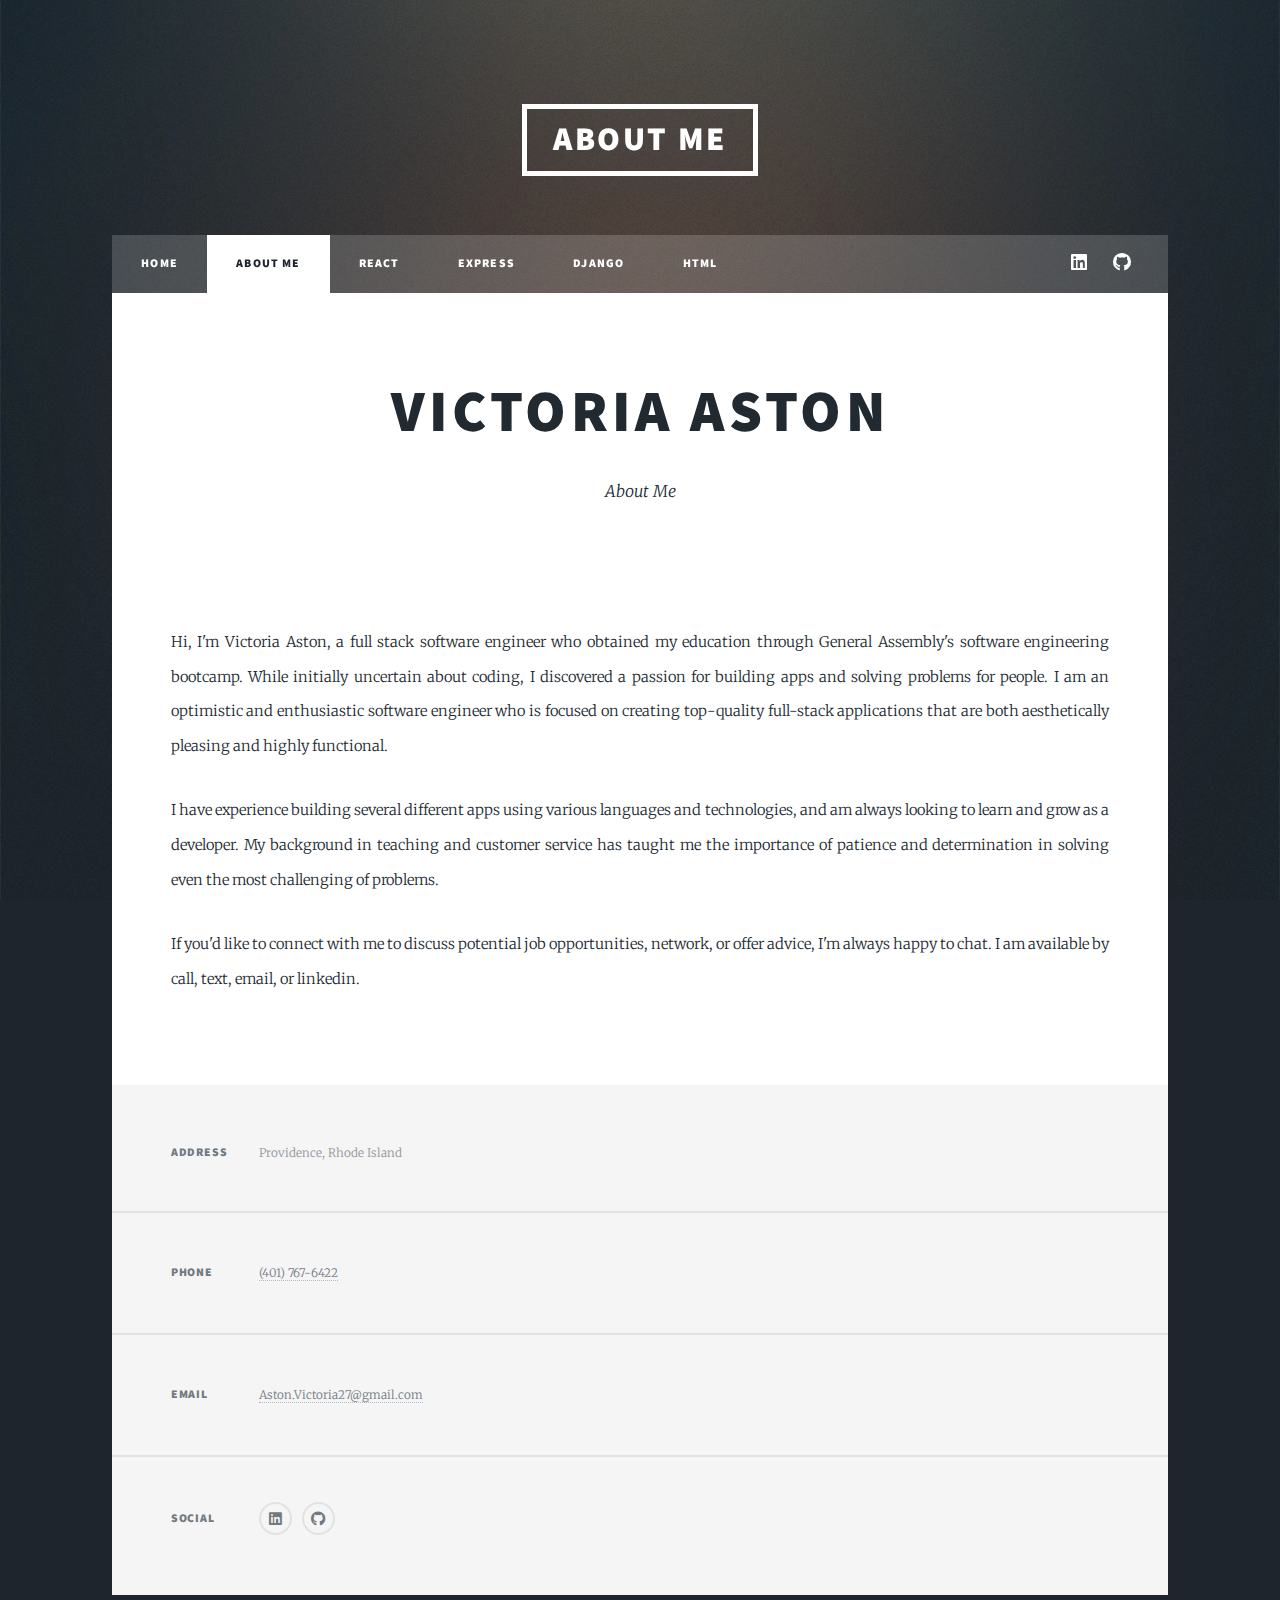
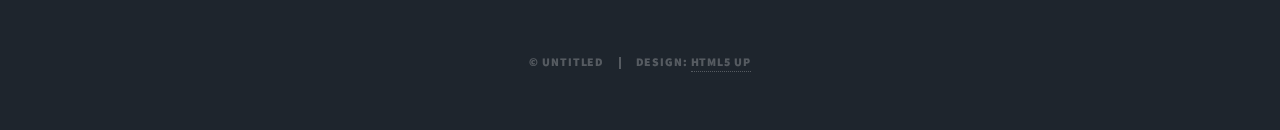
==== commit d0e7408d: "fix spelling error" ====
--- a/aboutme.html
+++ b/aboutme.html
@@ -50,7 +50,7 @@
 								<div class="image main" id="me"><img src="https://iili.io/HVEoru9.md.png" alt="" /></div>
 								<p>Hi, I'm Victoria Aston, a full stack software engineer who obtained my education through General Assembly's software engineering bootcamp. While initially uncertain about coding, I discovered a passion for building apps and solving problems for people. I am an optimistic and enthusiastic software engineer who is focused on creating top-quality full-stack applications that are both aesthetically pleasing and highly functional.</p>
 								<p>I have experience building several different apps using various languages and technologies, and am always looking to learn and grow as a developer. My background in teaching and customer service has taught me the importance of patience and determination in solving even the most challenging of problems.</p>
-								<p>If you'd like to connect with me to discuss potential job opportunities, network, or offer advice, I'm always happy to chat. I am available my call, text, email, or linkedin.</p>
+								<p>If you'd like to connect with me to discuss potential job opportunities, network, or offer advice, I'm always happy to chat. I am available by call, text, email, or linkedin.</p>
 									
 							</section>
 
